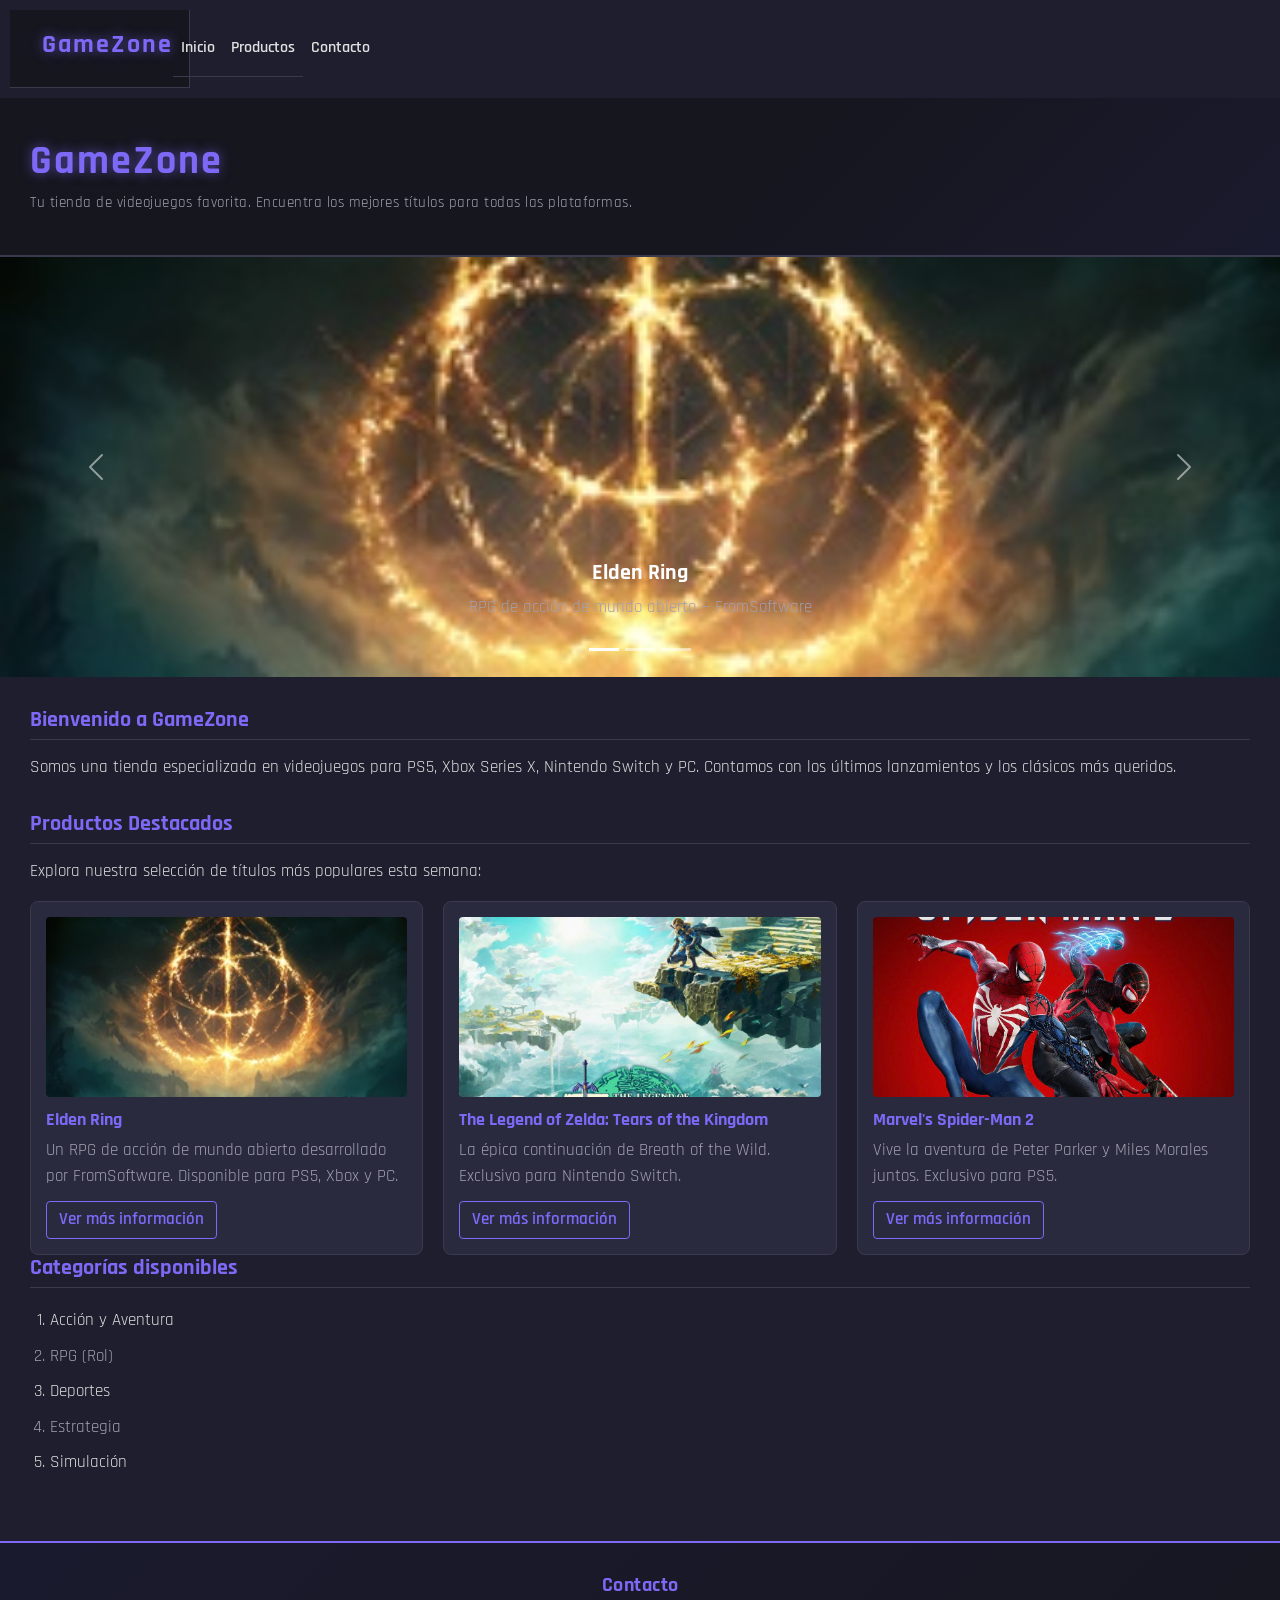
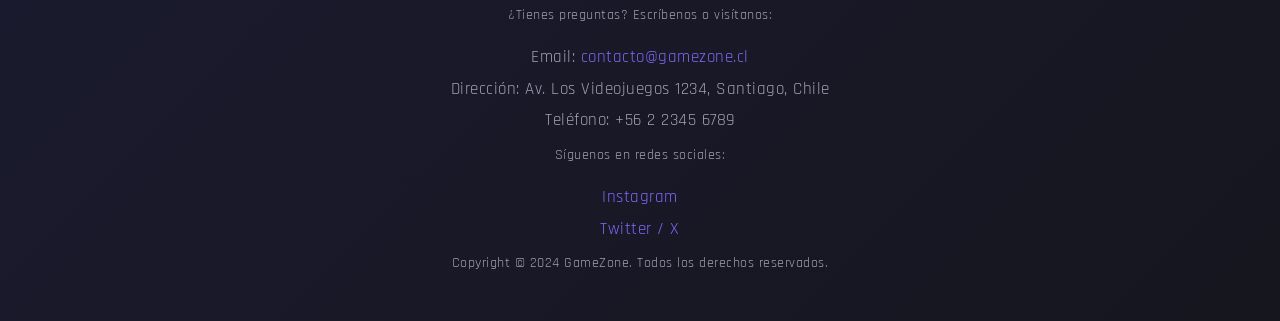
==== index.html @ 4261ab6e "Bootstrap CDN + navbar responsiva + carousel" ====
<!DOCTYPE html>

<html lang="es">

<head>

    <meta charset="UTF-8">
    <meta name="viewport" content="width=device-width, initial-scale=1.0">

    <title>GameZone - Tienda de Videojuegos</title>

    <!-- Bootstrap 5 CSS -->
    <link rel="stylesheet" href="https://cdn.jsdelivr.net/npm/bootstrap@5.3.3/dist/css/bootstrap.min.css">

    <!-- Estilos propios (se cargan después para sobrescribir Bootstrap donde sea necesario) -->
    <link rel="stylesheet" href="./css/styles.css">

</head>

<body>

    <div class="principal">

        <!-- ============================
             BARRA DE NAVEGACIÓN (Navbar)
             ============================ -->
        <nav class="navbar navbar-expand-md" id="navbar-principal">
            <div class="container-fluid">

                <!-- Logo / título del sitio -->
                <a class="navbar-brand site-title" href="#inicio">GameZone</a>

                <!-- Botón hamburguesa para móvil -->
                <button class="navbar-toggler" type="button"
                    data-bs-toggle="collapse"
                    data-bs-target="#menuPrincipal"
                    aria-controls="menuPrincipal"
                    aria-expanded="false"
                    aria-label="Abrir menú de navegación">
                    <span class="navbar-toggler-icon"></span>
                </button>

                <!-- Menú colapsable -->
                <div class="collapse navbar-collapse" id="menuPrincipal">
                    <ul class="navbar-nav ms-auto">
                        <li class="nav-item">
                            <a class="nav-link" href="#inicio">Inicio</a>
                        </li>
                        <li class="nav-item">
                            <a class="nav-link" href="#productos">Productos</a>
                        </li>
                        <li class="nav-item">
                            <a class="nav-link" href="#contacto">Contacto</a>
                        </li>
                    </ul>
                </div>

            </div>
        </nav>

        <!-- ============================
             ENCABEZADO DEL SITIO
             ============================ -->
        <header>
            <h1 class="site-title">GameZone</h1>
            <p class="site-description">Tu tienda de videojuegos favorita. Encuentra los mejores títulos para todas las plataformas.</p>
        </header>

        <!-- ============================
             CARRUSEL DE IMÁGENES
             ============================ -->
        <div id="carruselGameZone" class="carousel slide" data-bs-ride="carousel" data-bs-interval="3000">

            <!-- Indicadores de posición -->
            <div class="carousel-indicators">
                <button type="button" data-bs-target="#carruselGameZone" data-bs-slide-to="0"
                    class="active" aria-current="true" aria-label="Slide 1"></button>
                <button type="button" data-bs-target="#carruselGameZone" data-bs-slide-to="1"
                    aria-label="Slide 2"></button>
                <button type="button" data-bs-target="#carruselGameZone" data-bs-slide-to="2"
                    aria-label="Slide 3"></button>
            </div>

            <!-- Diapositivas -->
            <div class="carousel-inner">

                <div class="carousel-item active">
                    <img src="img/elden-ring.jpg" class="d-block w-100" alt="Portada del videojuego Elden Ring">
                    <div class="carousel-caption d-none d-md-block">
                        <h5>Elden Ring</h5>
                        <p>RPG de acción de mundo abierto — FromSoftware</p>
                    </div>
                </div>

                <div class="carousel-item">
                    <img src="img/zelda-totk.jpg" class="d-block w-100" alt="Portada de The Legend of Zelda: Tears of the Kingdom">
                    <div class="carousel-caption d-none d-md-block">
                        <h5>Zelda: Tears of the Kingdom</h5>
                        <p>La épica continuación de Breath of the Wild — Nintendo Switch</p>
                    </div>
                </div>

                <div class="carousel-item">
                    <img src="img/spider-man2.jpg" class="d-block w-100" alt="Portada de Marvel's Spider-Man 2">
                    <div class="carousel-caption d-none d-md-block">
                        <h5>Marvel's Spider-Man 2</h5>
                        <p>Peter Parker y Miles Morales juntos — Exclusivo PS5</p>
                    </div>
                </div>

            </div>

            <!-- Controles prev / next -->
            <button class="carousel-control-prev" type="button"
                data-bs-target="#carruselGameZone" data-bs-slide="prev">
                <span class="carousel-control-prev-icon" aria-hidden="true"></span>
                <span class="visually-hidden">Anterior</span>
            </button>
            <button class="carousel-control-next" type="button"
                data-bs-target="#carruselGameZone" data-bs-slide="next">
                <span class="carousel-control-next-icon" aria-hidden="true"></span>
                <span class="visually-hidden">Siguiente</span>
            </button>

        </div>

        <div class="contenido">

            <main>

                <!-- Sección inicio -->
                <section id="inicio">
                    <h2>Bienvenido a GameZone</h2>
                    <p>Somos una tienda especializada en videojuegos para PS5, Xbox Series X, Nintendo Switch y PC. Contamos con los últimos lanzamientos y los clásicos más queridos.</p>
                </section>

                <!-- Sección productos -->
                <section id="productos">
                    <h2>Productos Destacados</h2>
                    <p>Explora nuestra selección de títulos más populares esta semana:</p>

                    <ul class="productos-lista">
                        <li class="producto-card">
                            <img src="img/elden-ring.jpg" alt="Portada del videojuego Elden Ring" width="150">
                            <h3>Elden Ring</h3>
                            <p>Un RPG de acción de mundo abierto desarrollado por FromSoftware. Disponible para PS5, Xbox y PC.</p>
                            <a href="https://store.steampowered.com/app/1245620/ELDEN_RING/" target="_blank" rel="noopener noreferrer">Ver más información</a>
                        </li>
                        <li class="producto-card">
                            <img src="img/zelda-totk.jpg" alt="Portada de The Legend of Zelda: Tears of the Kingdom" width="150">
                            <h3>The Legend of Zelda: Tears of the Kingdom</h3>
                            <p>La épica continuación de Breath of the Wild. Exclusivo para Nintendo Switch.</p>
                            <a href="https://www.zelda.com/tears-of-the-kingdom/" target="_blank" rel="noopener noreferrer">Ver más información</a>
                        </li>
                        <li class="producto-card">
                            <img src="img/spider-man2.jpg" alt="Portada de Marvel's Spider-Man 2" width="150">
                            <h3>Marvel's Spider-Man 2</h3>
                            <p>Vive la aventura de Peter Parker y Miles Morales juntos. Exclusivo para PS5.</p>
                            <a href="https://www.playstation.com/es-cl/games/marvels-spider-man-2/" target="_blank" rel="noopener noreferrer">Ver más información</a>
                        </li>
                    </ul>

                    <h2>Categorías disponibles</h2>
                    <ol class="categorias-lista">
                        <li>Acción y Aventura</li>
                        <li>RPG (Rol)</li>
                        <li>Deportes</li>
                        <li>Estrategia</li>
                        <li>Simulación</li>
                    </ol>
                </section>

            </main>

        </div>

        <!-- ============================
             PIE DE PÁGINA (Footer)
             ============================ -->
        <footer id="contacto">
            <h2>Contacto</h2>
            <p>¿Tienes preguntas? Escríbenos o visítanos:</p>
            <ul>
                <li>Email: <a href="mailto:contacto@gamezone.cl">contacto@gamezone.cl</a></li>
                <li>Dirección: Av. Los Videojuegos 1234, Santiago, Chile</li>
                <li>Teléfono: +56 2 2345 6789</li>
            </ul>
            <p>Síguenos en redes sociales:</p>
            <ul>
                <li><a href="https://www.instagram.com" target="_blank" rel="noopener noreferrer">Instagram</a></li>
                <li><a href="https://www.twitter.com" target="_blank" rel="noopener noreferrer">Twitter / X</a></li>
            </ul>
            <p>Copyright © 2024 GameZone. Todos los derechos reservados.</p>
        </footer>

    </div>

    <!-- Bootstrap 5 JS (necesario para navbar collapse y carousel) -->
    <script src="https://cdn.jsdelivr.net/npm/bootstrap@5.3.3/dist/js/bootstrap.bundle.min.js"></script>

</body>
</html>
---- css/styles.css ----
/* --- Importación de fuente desde Google Fonts --- */
@import url('https://fonts.googleapis.com/css2?family=Rajdhani:wght@400;500;600;700&display=swap');

/* --- Variables de paleta de colores --- */
:root {
    --color-fondo: #1e1e2e;
    --color-fondo-nav: #16161f;
    --color-fondo-card: #2a2a3e;
    --color-fondo-header: #16161f;
    --color-texto: #e0e0e0;
    --color-texto-secundario: #a0a0b0;
    --color-acento: #7c6af7;
    --color-borde: #3a3a4e;
}

* {
    box-sizing: border-box;
}

body {
    font-family: 'Rajdhani', Arial, sans-serif;
    font-size: 17px;
    margin: 0;
    padding: 0;
    background-color: var(--color-fondo);
    color: var(--color-texto);
}

.principal {
    display: flex;
    flex-direction: column;
}

header {
    padding: 40px 30px;
    margin: 0;
    border-bottom: 2px solid var(--color-borde);
    background: linear-gradient(135deg, var(--color-fondo-header) 60%, #1a1a2e);
}

.site-title {
    font-size: 2.5rem;
    font-weight: 700;
    margin: 0 0 6px 0;
    color: var(--color-acento);
    letter-spacing: 2px;
    text-shadow: 0 0 12px rgba(124, 106, 247, 0.6);
}

.site-description {
    margin: 0;
    padding: 0;
    color: var(--color-texto-secundario);
    font-size: 0.95rem;
    letter-spacing: 0.5px;
}

.contenido {
    display: flex;
    flex-direction: row;
    min-height: 60vh;
}

nav {
    width: 180px;
    padding: 15px 10px;
    margin: 10px;
    border-right: 1px solid var(--color-borde);
    flex-shrink: 0;
    background-color: var(--color-fondo-nav);
}

nav ul {
    list-style-type: none;
    padding: 0;
    margin: 0;
}

nav li {
    padding: 8px 0;
    margin: 0;
    border-bottom: 1px solid var(--color-borde);
}

nav li:last-child {
    border-bottom: none;
}

nav a {
    text-decoration: none;
    color: var(--color-texto);
    font-weight: 600;
    font-size: 16px;
}

main {
    flex-grow: 1;
    padding: 20px;
    margin: 10px;
}

section {
    margin-bottom: 30px;
}

section h2 {
    color: var(--color-acento);
    font-size: 22px;
    font-weight: 700;
    border-bottom: 1px solid var(--color-borde);
    padding-bottom: 6px;
    margin-bottom: 15px;
}

/* --- Grid de productos --- */
.productos-lista {
    list-style-type: none;
    padding: 0;
    margin: 0;
    display: grid;
    grid-template-columns: repeat(3, 1fr);
    gap: 20px;
}

.producto-card {
    padding: 15px;
    border: 1px solid var(--color-borde);
    border-radius: 8px;
    background-color: var(--color-fondo-card);
    display: flex;
    flex-direction: column;
    transition: transform 0.2s ease, box-shadow 0.2s ease;
}

.producto-card:hover {
    transform: translateY(-4px);
    box-shadow: 0 6px 16px rgba(124, 106, 247, 0.25);
}

.producto-card img {
    display: block;
    width: 100%;
    height: 180px;
    object-fit: cover;
    border-radius: 4px;
    margin-bottom: 12px;
}

.producto-card h3 {
    margin: 0 0 8px 0;
    padding: 0;
    color: var(--color-acento);
    font-size: 18px;
    font-weight: 700;
}

.producto-card p {
    margin: 0 0 12px 0;
    padding: 0;
    color: var(--color-texto-secundario);
    flex-grow: 1;
}

.producto-card a {
    text-decoration: none;
    color: var(--color-acento);
    font-weight: 600;
    align-self: flex-start;
    border: 1px solid var(--color-acento);
    padding: 5px 12px;
    border-radius: 4px;
    transition: background-color 0.2s ease, color 0.2s ease;
}

.categorias-lista {
    padding-left: 20px;
    margin: 10px 0;
}

.categorias-lista li {
    padding: 5px 0;
    margin: 0;
    color: var(--color-texto-secundario);
}

footer {
    padding: 20px;
    margin: 0;
    border-top: 2px solid var(--color-borde);
    background-color: var(--color-fondo-header);
    color: var(--color-texto-secundario);
}

footer h2 {
    color: var(--color-acento);
    font-size: 20px;
    font-weight: 700;
    margin-bottom: 10px;
}

footer ul {
    padding-left: 20px;
    margin: 8px 0;
}

footer li {
    padding: 3px 0;
}

footer a {
    color: var(--color-acento);
    text-decoration: none;
}

nav a:hover {
    color: var(--color-acento);
}

footer a:hover {
    opacity: 0.8;
}

#contacto {
    border-top: 2px solid var(--color-acento);
    background: linear-gradient(135deg, #1a1a2e, var(--color-fondo-header));
    text-align: center;
    letter-spacing: 0.5px;
    padding: 30px 20px;
}

#contacto h2 {
    color: var(--color-acento);
    margin-bottom: 8px;
}

#contacto p {
    color: var(--color-texto-secundario);
    font-size: 0.9rem;
}

#contacto ul {
    list-style: none;
    padding: 0;
    margin: 8px 0;
}

#contacto li {
    padding: 3px 0;
}

.producto-card a:hover {
    background-color: var(--color-acento);
    color: #ffffff;
}

.categorias-lista li:nth-child(odd) {
    color: var(--color-texto);
}

nav a:focus-visible {
    outline: 2px solid var(--color-acento);
    outline-offset: 4px;
    border-radius: 4px;
}

.producto-card a:focus-visible {
    outline: 2px solid var(--color-acento);
    outline-offset: 4px;
}

/* --- Diseño responsivo --- */

/* Tablet (hasta 768px) */
@media (max-width: 768px) {

    .productos-lista {
        grid-template-columns: repeat(2, 1fr);
    }

    nav {
        width: 130px;
    }
}

/* Móvil (hasta 480px) */
@media (max-width: 480px) {

    .contenido {
        flex-direction: column;
    }

    nav {
        width: 100%;
        border-right: none;
        border-bottom: 1px solid var(--color-borde);
        margin: 0;
    }

    nav ul {
        display: flex;
        flex-direction: row;
        justify-content: space-around;
    }

    nav li {
        border-bottom: none;
        padding: 8px 4px;
    }

    main {
        margin: 0;
        padding: 15px;
    }

    .productos-lista {
        grid-template-columns: 1fr;
    }

    .producto-card img {
        height: 220px;
    }
}

/* --- Bootstrap: navbar tema oscuro --- */
#navbar-principal {
    background-color: var(--color-fondo-nav);
    border-bottom: 1px solid var(--color-borde);
    padding: 10px 20px;
}

#navbar-principal .navbar-brand {
    font-size: 1.6rem;
    letter-spacing: 2px;
    text-shadow: 0 0 12px rgba(124, 106, 247, 0.6);
}

#navbar-principal .nav-link {
    color: var(--color-texto);
    font-weight: 600;
    font-size: 16px;
}

#navbar-principal .nav-link:hover {
    color: var(--color-acento);
}

/* Ícono hamburguesa visible en tema oscuro */
#navbar-principal .navbar-toggler {
    border-color: var(--color-borde);
}

#navbar-principal .navbar-toggler-icon {
    background-image: url("data:image/svg+xml,%3csvg xmlns='http://www.w3.org/2000/svg' viewBox='0 0 30 30'%3e%3cpath stroke='rgba(224, 224, 224, 0.85)' stroke-width='2' stroke-linecap='round' d='M4 7h22M4 15h22M4 23h22'/%3e%3c/svg%3e");
}

/* --- Bootstrap: carousel altura fija --- */
.carousel-item img {
    height: 420px;
    object-fit: cover;
}

.carousel-caption h5 {
    font-family: 'Rajdhani', sans-serif;
    font-size: 1.4rem;
    font-weight: 700;
    color: #ffffff;
}

.carousel-caption p {
    font-family: 'Rajdhani', sans-serif;
    color: var(--color-texto-secundario);
}
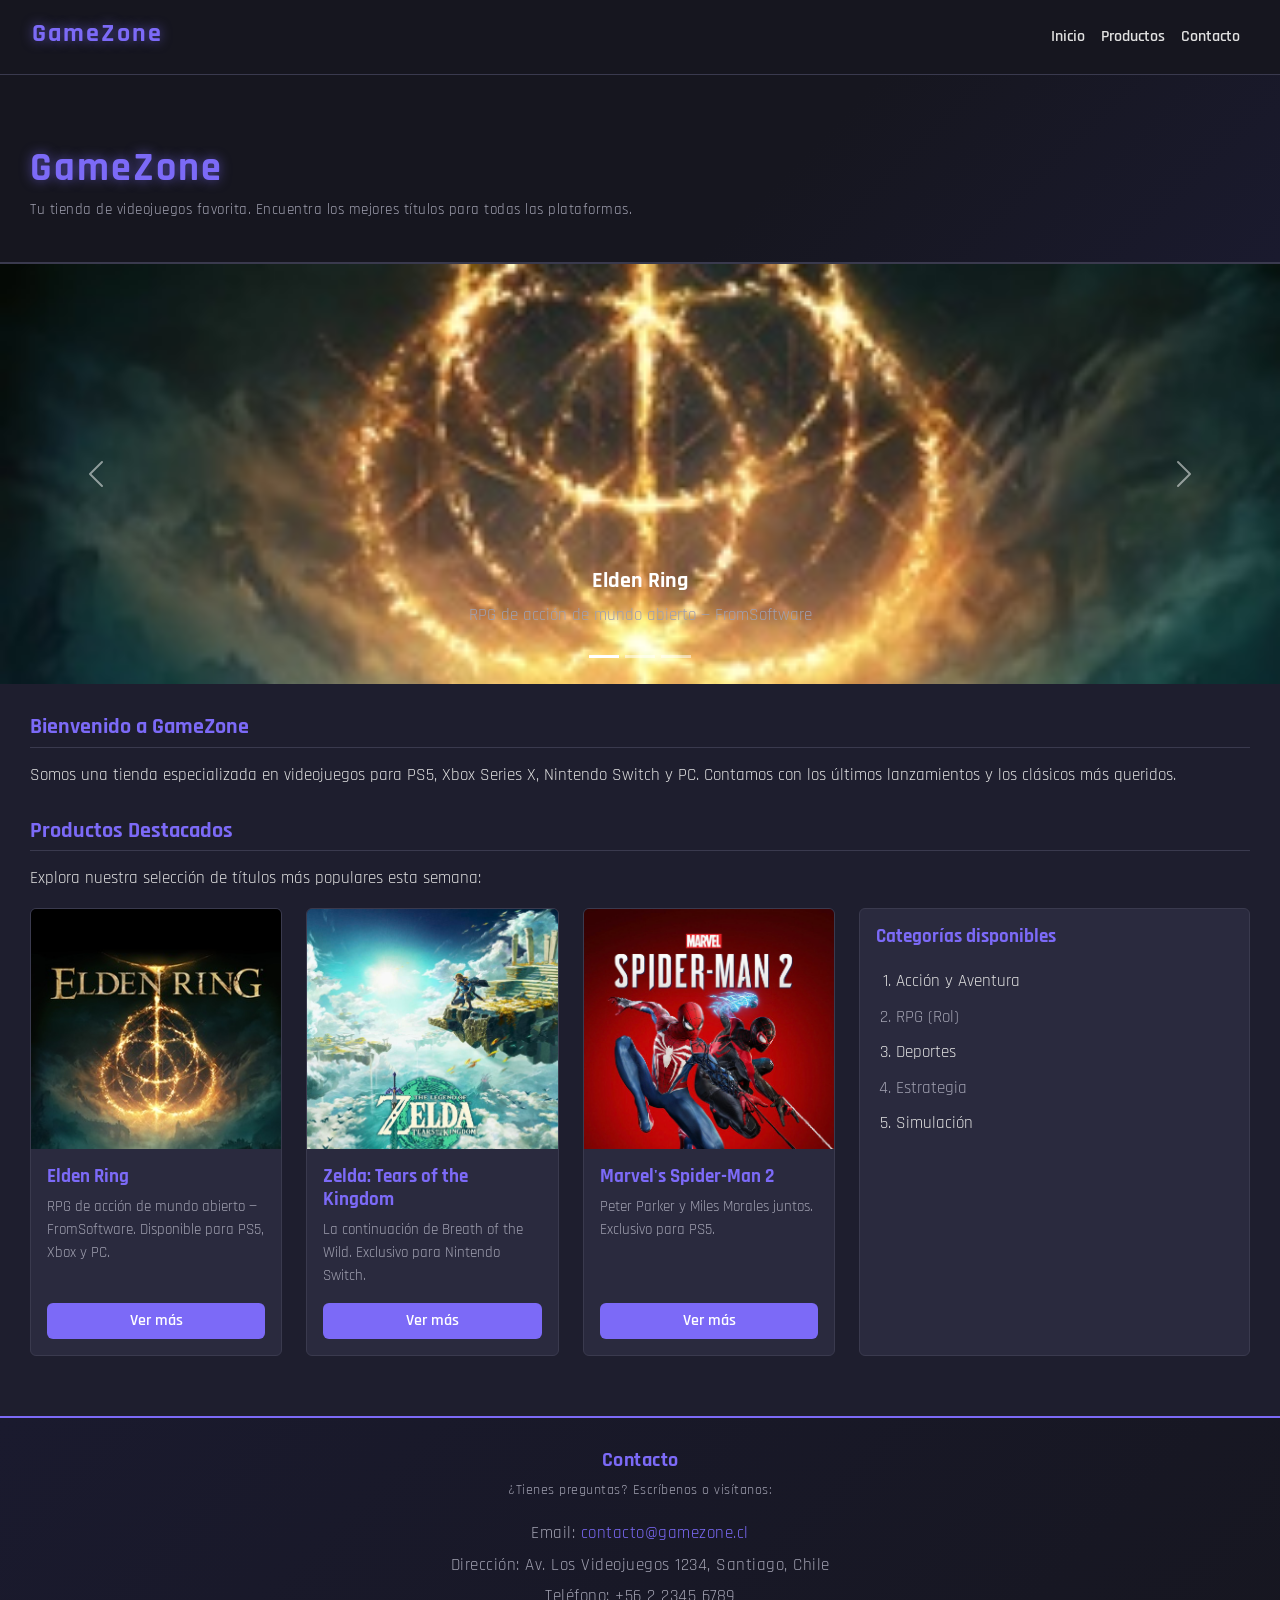
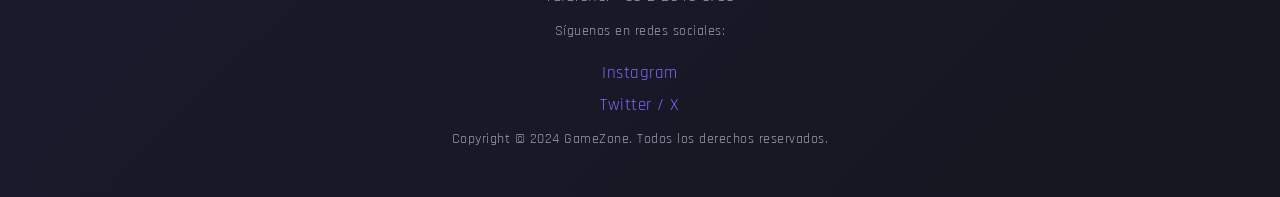
==== commit f9595f89: "grid Bootstrap + cards de productos + columna de categorías" ====
--- a/index.html
+++ b/index.html
@@ -21,16 +21,13 @@
 
     <div class="principal">
 
-        <!-- ============================
-             BARRA DE NAVEGACIÓN (Navbar)
-             ============================ -->
+        <!-- BARRA DE NAVEGACIÓN (Navbar) -->
         <nav class="navbar navbar-expand-md" id="navbar-principal">
             <div class="container-fluid">
 
-                <!-- Logo / título del sitio -->
                 <a class="navbar-brand site-title" href="#inicio">GameZone</a>
 
-                <!-- Botón hamburguesa para móvil -->
+                <!-- Botón para móvil -->
                 <button class="navbar-toggler" type="button"
                     data-bs-toggle="collapse"
                     data-bs-target="#menuPrincipal"
@@ -58,17 +55,13 @@
             </div>
         </nav>
 
-        <!-- ============================
-             ENCABEZADO DEL SITIO
-             ============================ -->
+        <!-- ENCABEZADO DEL SITIO -->
         <header>
             <h1 class="site-title">GameZone</h1>
             <p class="site-description">Tu tienda de videojuegos favorita. Encuentra los mejores títulos para todas las plataformas.</p>
         </header>
 
-        <!-- ============================
-             CARRUSEL DE IMÁGENES
-             ============================ -->
+        <!-- CARRUSEL DE IMÁGENES  -->
         <div id="carruselGameZone" class="carousel slide" data-bs-ride="carousel" data-bs-interval="3000">
 
             <!-- Indicadores de posición -->
@@ -139,44 +132,75 @@
                     <h2>Productos Destacados</h2>
                     <p>Explora nuestra selección de títulos más populares esta semana:</p>
 
-                    <ul class="productos-lista">
-                        <li class="producto-card">
-                            <img src="img/elden-ring.jpg" alt="Portada del videojuego Elden Ring" width="150">
-                            <h3>Elden Ring</h3>
-                            <p>Un RPG de acción de mundo abierto desarrollado por FromSoftware. Disponible para PS5, Xbox y PC.</p>
-                            <a href="https://store.steampowered.com/app/1245620/ELDEN_RING/" target="_blank" rel="noopener noreferrer">Ver más información</a>
-                        </li>
-                        <li class="producto-card">
-                            <img src="img/zelda-totk.jpg" alt="Portada de The Legend of Zelda: Tears of the Kingdom" width="150">
-                            <h3>The Legend of Zelda: Tears of the Kingdom</h3>
-                            <p>La épica continuación de Breath of the Wild. Exclusivo para Nintendo Switch.</p>
-                            <a href="https://www.zelda.com/tears-of-the-kingdom/" target="_blank" rel="noopener noreferrer">Ver más información</a>
-                        </li>
-                        <li class="producto-card">
-                            <img src="img/spider-man2.jpg" alt="Portada de Marvel's Spider-Man 2" width="150">
-                            <h3>Marvel's Spider-Man 2</h3>
-                            <p>Vive la aventura de Peter Parker y Miles Morales juntos. Exclusivo para PS5.</p>
-                            <a href="https://www.playstation.com/es-cl/games/marvels-spider-man-2/" target="_blank" rel="noopener noreferrer">Ver más información</a>
-                        </li>
-                    </ul>
-
-                    <h2>Categorías disponibles</h2>
-                    <ol class="categorias-lista">
-                        <li>Acción y Aventura</li>
-                        <li>RPG (Rol)</li>
-                        <li>Deportes</li>
-                        <li>Estrategia</li>
-                        <li>Simulación</li>
-                    </ol>
+                    <div class="row g-4">
+
+                        <!-- === Columna principal: Cards de productos === -->
+                        <div class="col-lg-8">
+                            <div class="row g-4">
+
+                                <!-- Card: Elden Ring -->
+                                <div class="col-md-6 col-lg-4">
+                                    <div class="card h-100 card-gamezone">
+                                        <img src="img/elden-ring.jpg" class="card-img-top" alt="Portada del videojuego Elden Ring">
+                                        <div class="card-body d-flex flex-column">
+                                            <h5 class="card-title">Elden Ring</h5>
+                                            <p class="card-text">RPG de acción de mundo abierto — FromSoftware. Disponible para PS5, Xbox y PC.</p>
+                                            <a href="https://store.steampowered.com/app/1245620/ELDEN_RING/" target="_blank" rel="noopener noreferrer" class="btn btn-gamezone mt-auto">Ver más</a>
+                                        </div>
+                                    </div>
+                                </div>
+
+                                <!-- Card: Zelda -->
+                                <div class="col-md-6 col-lg-4">
+                                    <div class="card h-100 card-gamezone">
+                                        <img src="img/zelda-totk.jpg" class="card-img-top" alt="Portada de The Legend of Zelda: Tears of the Kingdom">
+                                        <div class="card-body d-flex flex-column">
+                                            <h5 class="card-title">Zelda: Tears of the Kingdom</h5>
+                                            <p class="card-text">La continuación de Breath of the Wild. Exclusivo para Nintendo Switch.</p>
+                                            <a href="https://www.zelda.com/tears-of-the-kingdom/" target="_blank" rel="noopener noreferrer" class="btn btn-gamezone mt-auto">Ver más</a>
+                                        </div>
+                                    </div>
+                                </div>
+
+                                <!-- Card: Spider-Man 2 -->
+                                <div class="col-md-6 col-lg-4">
+                                    <div class="card h-100 card-gamezone">
+                                        <img src="img/spider-man2.jpg" class="card-img-top" alt="Portada de Marvel's Spider-Man 2">
+                                        <div class="card-body d-flex flex-column">
+                                            <h5 class="card-title">Marvel's Spider-Man 2</h5>
+                                            <p class="card-text">Peter Parker y Miles Morales juntos. Exclusivo para PS5.</p>
+                                            <a href="https://www.playstation.com/es-cl/games/marvels-spider-man-2/" target="_blank" rel="noopener noreferrer" class="btn btn-gamezone mt-auto">Ver más</a>
+                                        </div>
+                                    </div>
+                                </div>
+
+                            </div>
+                        </div>
+
+                        <!-- === Columna lateral: Categorías === -->
+                        <div class="col-lg-4">
+                            <div class="card card-gamezone h-100">
+                                <div class="card-body">
+                                    <h5 class="card-title">Categorías disponibles</h5>
+                                    <ol class="categorias-lista mt-3">
+                                        <li>Acción y Aventura</li>
+                                        <li>RPG (Rol)</li>
+                                        <li>Deportes</li>
+                                        <li>Estrategia</li>
+                                        <li>Simulación</li>
+                                    </ol>
+                                </div>
+                            </div>
+                        </div>
+
+                    </div>
                 </section>
 
             </main>
 
         </div>
 
-        <!-- ============================
-             PIE DE PÁGINA (Footer)
-             ============================ -->
+        <!-- PIE DE PÁGINA -->
         <footer id="contacto">
             <h2>Contacto</h2>
             <p>¿Tienes preguntas? Escríbenos o visítanos:</p>
@@ -195,7 +219,6 @@
 
     </div>
 
-    <!-- Bootstrap 5 JS (necesario para navbar collapse y carousel) -->
     <script src="https://cdn.jsdelivr.net/npm/bootstrap@5.3.3/dist/js/bootstrap.bundle.min.js"></script>
 
 </body>
--- a/css/styles.css
+++ b/css/styles.css
@@ -10,6 +10,7 @@
     --color-texto: #e0e0e0;
     --color-texto-secundario: #a0a0b0;
     --color-acento: #7c6af7;
+    --color-acento-hover: #5f4fd6;
     --color-borde: #3a3a4e;
 }
 
@@ -31,8 +32,9 @@
     flex-direction: column;
 }
 
+/* Espacio para que el contenido no quede bajo la navbar fija */
 header {
-    padding: 40px 30px;
+    padding: 70px 30px 40px 30px;
     margin: 0;
     border-bottom: 2px solid var(--color-borde);
     background: linear-gradient(135deg, var(--color-fondo-header) 60%, #1a1a2e);
@@ -61,38 +63,6 @@
     min-height: 60vh;
 }
 
-nav {
-    width: 180px;
-    padding: 15px 10px;
-    margin: 10px;
-    border-right: 1px solid var(--color-borde);
-    flex-shrink: 0;
-    background-color: var(--color-fondo-nav);
-}
-
-nav ul {
-    list-style-type: none;
-    padding: 0;
-    margin: 0;
-}
-
-nav li {
-    padding: 8px 0;
-    margin: 0;
-    border-bottom: 1px solid var(--color-borde);
-}
-
-nav li:last-child {
-    border-bottom: none;
-}
-
-nav a {
-    text-decoration: none;
-    color: var(--color-texto);
-    font-weight: 600;
-    font-size: 16px;
-}
-
 main {
     flex-grow: 1;
     padding: 20px;
@@ -112,66 +82,6 @@
     margin-bottom: 15px;
 }
 
-/* --- Grid de productos --- */
-.productos-lista {
-    list-style-type: none;
-    padding: 0;
-    margin: 0;
-    display: grid;
-    grid-template-columns: repeat(3, 1fr);
-    gap: 20px;
-}
-
-.producto-card {
-    padding: 15px;
-    border: 1px solid var(--color-borde);
-    border-radius: 8px;
-    background-color: var(--color-fondo-card);
-    display: flex;
-    flex-direction: column;
-    transition: transform 0.2s ease, box-shadow 0.2s ease;
-}
-
-.producto-card:hover {
-    transform: translateY(-4px);
-    box-shadow: 0 6px 16px rgba(124, 106, 247, 0.25);
-}
-
-.producto-card img {
-    display: block;
-    width: 100%;
-    height: 180px;
-    object-fit: cover;
-    border-radius: 4px;
-    margin-bottom: 12px;
-}
-
-.producto-card h3 {
-    margin: 0 0 8px 0;
-    padding: 0;
-    color: var(--color-acento);
-    font-size: 18px;
-    font-weight: 700;
-}
-
-.producto-card p {
-    margin: 0 0 12px 0;
-    padding: 0;
-    color: var(--color-texto-secundario);
-    flex-grow: 1;
-}
-
-.producto-card a {
-    text-decoration: none;
-    color: var(--color-acento);
-    font-weight: 600;
-    align-self: flex-start;
-    border: 1px solid var(--color-acento);
-    padding: 5px 12px;
-    border-radius: 4px;
-    transition: background-color 0.2s ease, color 0.2s ease;
-}
-
 .categorias-lista {
     padding-left: 20px;
     margin: 10px 0;
@@ -179,8 +89,11 @@
 
 .categorias-lista li {
     padding: 5px 0;
-    margin: 0;
-    color: var(--color-texto-secundario);
+    color: var(--color-texto-secundario);
+}
+
+.categorias-lista li:nth-child(odd) {
+    color: var(--color-texto);
 }
 
 footer {
@@ -210,10 +123,6 @@
 footer a {
     color: var(--color-acento);
     text-decoration: none;
-}
-
-nav a:hover {
-    color: var(--color-acento);
 }
 
 footer a:hover {
@@ -248,79 +157,6 @@
     padding: 3px 0;
 }
 
-.producto-card a:hover {
-    background-color: var(--color-acento);
-    color: #ffffff;
-}
-
-.categorias-lista li:nth-child(odd) {
-    color: var(--color-texto);
-}
-
-nav a:focus-visible {
-    outline: 2px solid var(--color-acento);
-    outline-offset: 4px;
-    border-radius: 4px;
-}
-
-.producto-card a:focus-visible {
-    outline: 2px solid var(--color-acento);
-    outline-offset: 4px;
-}
-
-/* --- Diseño responsivo --- */
-
-/* Tablet (hasta 768px) */
-@media (max-width: 768px) {
-
-    .productos-lista {
-        grid-template-columns: repeat(2, 1fr);
-    }
-
-    nav {
-        width: 130px;
-    }
-}
-
-/* Móvil (hasta 480px) */
-@media (max-width: 480px) {
-
-    .contenido {
-        flex-direction: column;
-    }
-
-    nav {
-        width: 100%;
-        border-right: none;
-        border-bottom: 1px solid var(--color-borde);
-        margin: 0;
-    }
-
-    nav ul {
-        display: flex;
-        flex-direction: row;
-        justify-content: space-around;
-    }
-
-    nav li {
-        border-bottom: none;
-        padding: 8px 4px;
-    }
-
-    main {
-        margin: 0;
-        padding: 15px;
-    }
-
-    .productos-lista {
-        grid-template-columns: 1fr;
-    }
-
-    .producto-card img {
-        height: 220px;
-    }
-}
-
 /* --- Bootstrap: navbar tema oscuro --- */
 #navbar-principal {
     background-color: var(--color-fondo-nav);
@@ -344,7 +180,6 @@
     color: var(--color-acento);
 }
 
-/* Ícono hamburguesa visible en tema oscuro */
 #navbar-principal .navbar-toggler {
     border-color: var(--color-borde);
 }
@@ -353,7 +188,7 @@
     background-image: url("data:image/svg+xml,%3csvg xmlns='http://www.w3.org/2000/svg' viewBox='0 0 30 30'%3e%3cpath stroke='rgba(224, 224, 224, 0.85)' stroke-width='2' stroke-linecap='round' d='M4 7h22M4 15h22M4 23h22'/%3e%3c/svg%3e");
 }
 
-/* --- Bootstrap: carousel altura fija --- */
+/* --- Bootstrap: carousel --- */
 .carousel-item img {
     height: 420px;
     object-fit: cover;
@@ -369,4 +204,61 @@
 .carousel-caption p {
     font-family: 'Rajdhani', sans-serif;
     color: var(--color-texto-secundario);
+}
+
+/* --- Bootstrap: cards --- */
+.card-gamezone {
+    background-color: var(--color-fondo-card);
+    border: 1px solid var(--color-borde);
+    color: var(--color-texto);
+}
+
+.card-gamezone .card-title {
+    font-family: 'Rajdhani', sans-serif;
+    font-size: 1.2rem;
+    font-weight: 700;
+    color: var(--color-acento);
+}
+
+.card-gamezone .card-text {
+    font-size: 0.95rem;
+    color: var(--color-texto-secundario);
+}
+
+.card-gamezone .card-img-top {
+    height: 240px;
+    object-fit: cover;
+    object-position: top center;
+}
+
+/* --- Bootstrap: botón personalizado --- */
+.btn-gamezone {
+    background-color: var(--color-acento);
+    color: #ffffff;
+    border: none;
+    font-family: 'Rajdhani', sans-serif;
+    font-weight: 600;
+}
+
+.btn-gamezone:hover {
+    background-color: var(--color-acento-hover);
+    color: #ffffff;
+}
+
+/* --- Accesibilidad: foco visible --- */
+a:focus-visible,
+button:focus-visible {
+    outline: 2px solid var(--color-acento);
+    outline-offset: 4px;
+    border-radius: 4px;
+}
+
+/* --- Diseño responsivo --- */
+
+/* Móvil (hasta 480px) */
+@media (max-width: 480px) {
+    main {
+        margin: 0;
+        padding: 15px;
+    }
 }
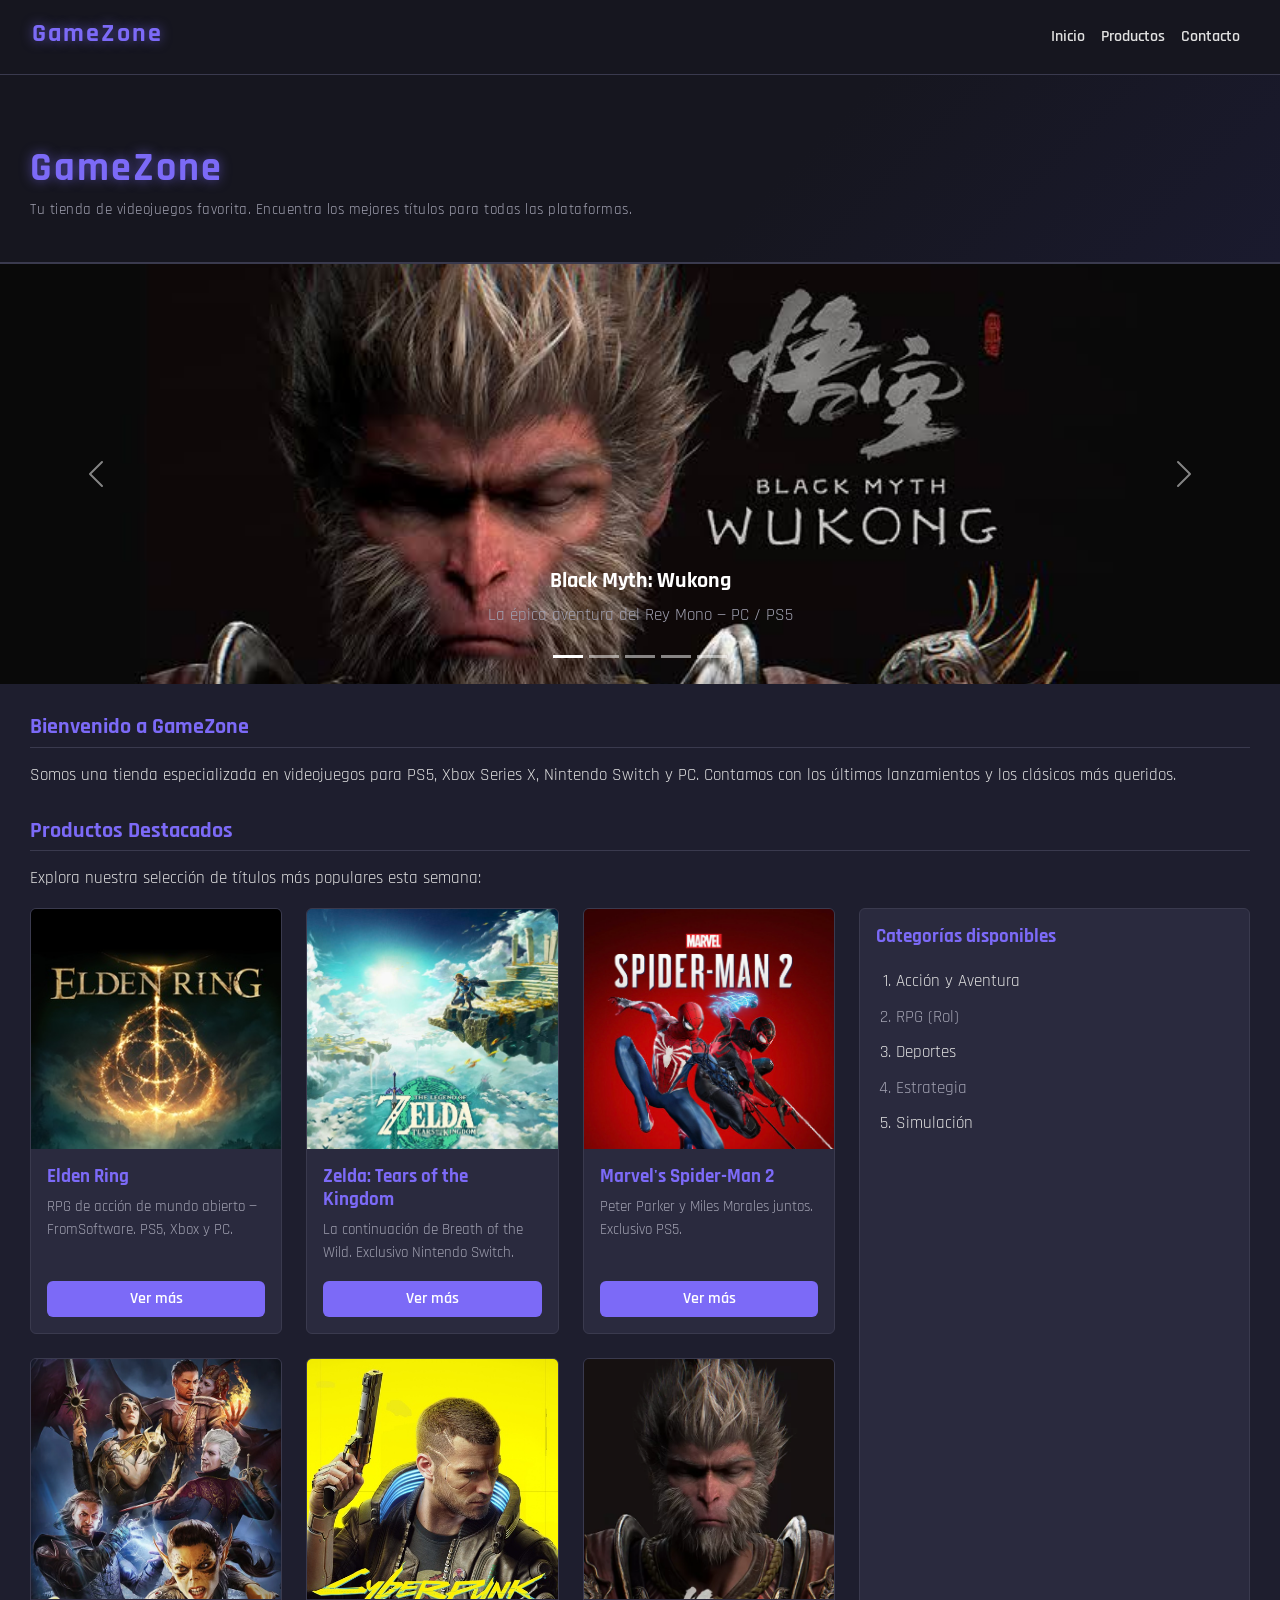
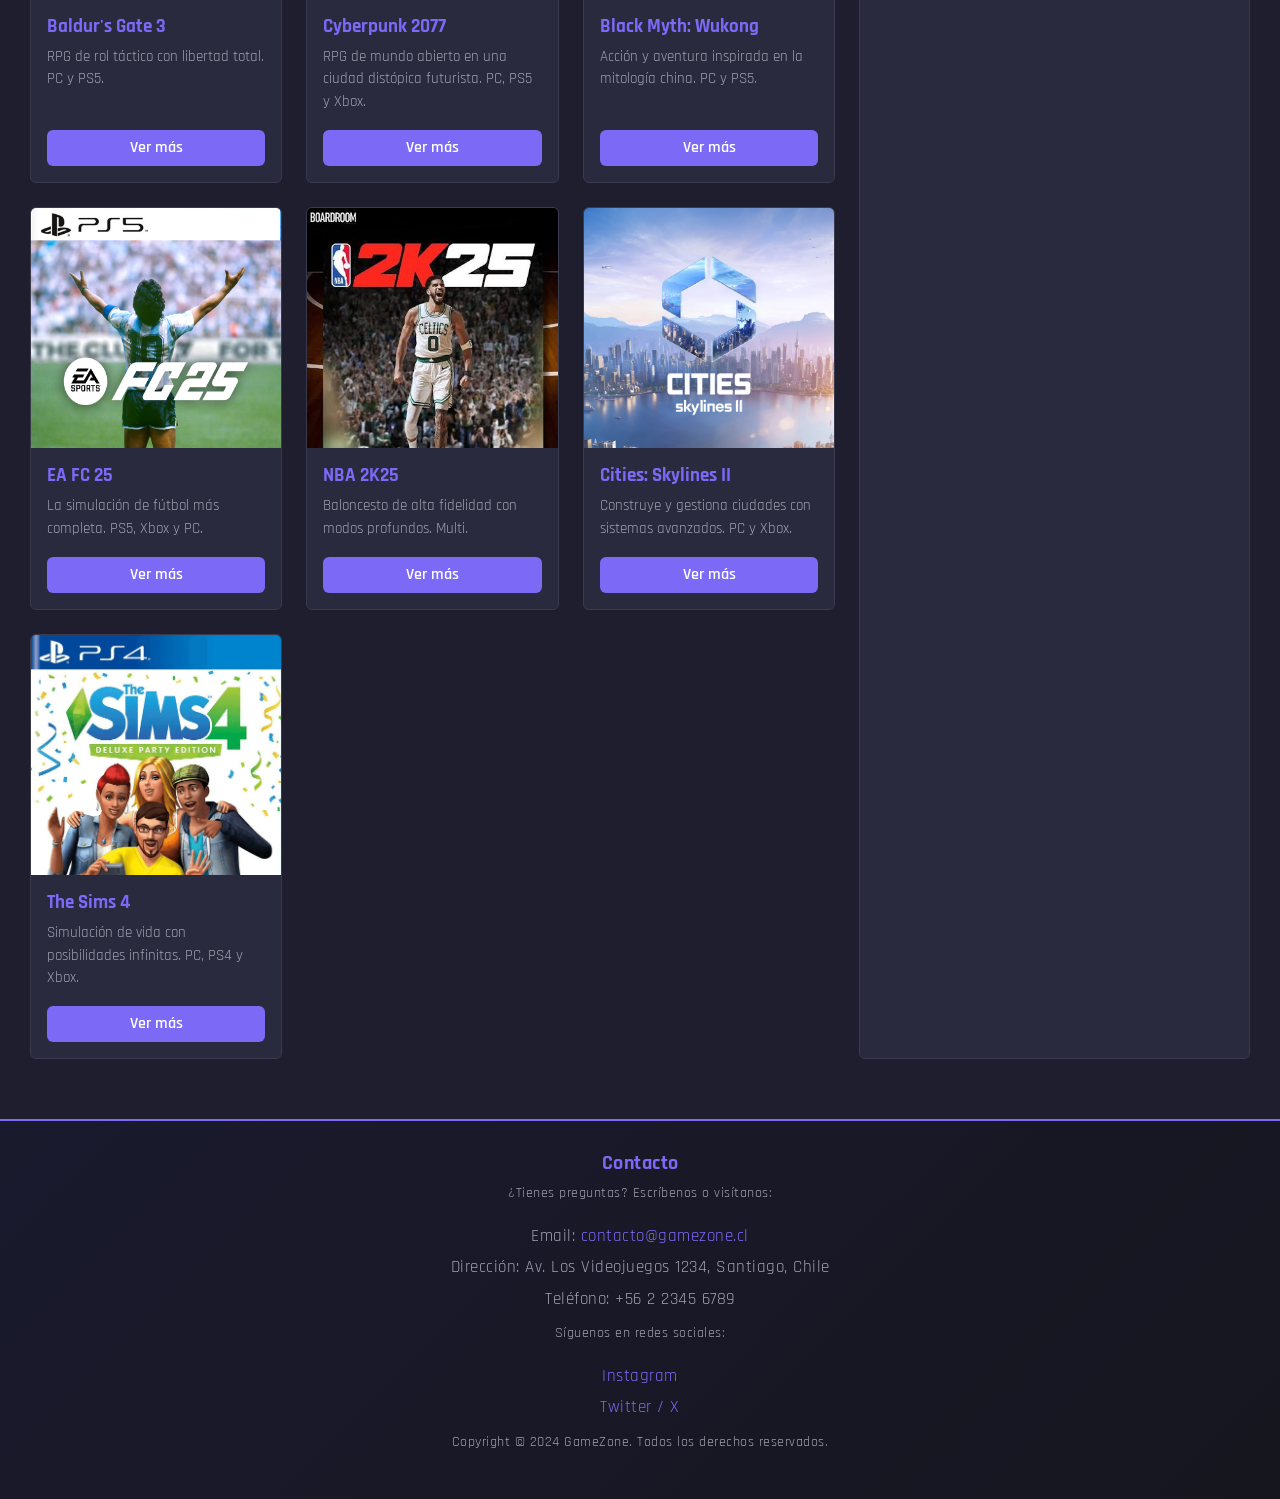
==== commit eee5a869: "Actualizacion readme + carrousel" ====
--- a/index.html
+++ b/index.html
@@ -61,7 +61,7 @@
             <p class="site-description">Tu tienda de videojuegos favorita. Encuentra los mejores títulos para todas las plataformas.</p>
         </header>
 
-        <!-- CARRUSEL DE IMÁGENES  -->
+        <!-- CARRUSEL DE IMÁGENES -->
         <div id="carruselGameZone" class="carousel slide" data-bs-ride="carousel" data-bs-interval="3000">
 
             <!-- Indicadores de posición -->
@@ -72,32 +72,52 @@
                     aria-label="Slide 2"></button>
                 <button type="button" data-bs-target="#carruselGameZone" data-bs-slide-to="2"
                     aria-label="Slide 3"></button>
+                <button type="button" data-bs-target="#carruselGameZone" data-bs-slide-to="3"
+                    aria-label="Slide 4"></button>
+                <button type="button" data-bs-target="#carruselGameZone" data-bs-slide-to="4"
+                    aria-label="Slide 5"></button>
             </div>
 
             <!-- Diapositivas -->
             <div class="carousel-inner">
 
                 <div class="carousel-item active">
-                    <img src="img/elden-ring.jpg" class="d-block w-100" alt="Portada del videojuego Elden Ring">
-                    <div class="carousel-caption d-none d-md-block">
-                        <h5>Elden Ring</h5>
-                        <p>RPG de acción de mundo abierto — FromSoftware</p>
+                    <img src="img/banner-black-myth-wukong.jpg" class="d-block w-100" alt="Banner de Black Myth: Wukong">
+                    <div class="carousel-caption d-none d-md-block">
+                        <h5>Black Myth: Wukong</h5>
+                        <p>La épica aventura del Rey Mono — PC / PS5</p>
                     </div>
                 </div>
 
                 <div class="carousel-item">
-                    <img src="img/zelda-totk.jpg" class="d-block w-100" alt="Portada de The Legend of Zelda: Tears of the Kingdom">
-                    <div class="carousel-caption d-none d-md-block">
-                        <h5>Zelda: Tears of the Kingdom</h5>
-                        <p>La épica continuación de Breath of the Wild — Nintendo Switch</p>
+                    <img src="img/banner-ea-fc-25.jpg" class="d-block w-100" alt="Banner de EA FC 25">
+                    <div class="carousel-caption d-none d-md-block">
+                        <h5>EA FC 25</h5>
+                        <p>El fútbol más realista de la generación — Multi</p>
                     </div>
                 </div>
 
                 <div class="carousel-item">
-                    <img src="img/spider-man2.jpg" class="d-block w-100" alt="Portada de Marvel's Spider-Man 2">
-                    <div class="carousel-caption d-none d-md-block">
-                        <h5>Marvel's Spider-Man 2</h5>
-                        <p>Peter Parker y Miles Morales juntos — Exclusivo PS5</p>
+                    <img src="img/banner-nba-2k25.jpg" class="d-block w-100" alt="Banner de NBA 2K25">
+                    <div class="carousel-caption d-none d-md-block">
+                        <h5>NBA 2K25</h5>
+                        <p>Vive la experiencia NBA al máximo nivel — Multi</p>
+                    </div>
+                </div>
+
+                <div class="carousel-item">
+                    <img src="img/banner-baldurs-gate-3.jpg" class="d-block w-100" alt="Banner de Baldur's Gate 3">
+                    <div class="carousel-caption d-none d-md-block">
+                        <h5>Baldur's Gate 3</h5>
+                        <p>El RPG definitivo de la década — PC / PS5</p>
+                    </div>
+                </div>
+
+                <div class="carousel-item">
+                    <img src="img/banner-cities-skylines-2.jpg" class="d-block w-100" alt="Banner de Cities: Skylines II">
+                    <div class="carousel-caption d-none d-md-block">
+                        <h5>Cities: Skylines II</h5>
+                        <p>Construye y gestiona la ciudad de tus sueños — PC / Xbox</p>
                     </div>
                 </div>
 
@@ -141,10 +161,10 @@
                                 <!-- Card: Elden Ring -->
                                 <div class="col-md-6 col-lg-4">
                                     <div class="card h-100 card-gamezone">
-                                        <img src="img/elden-ring.jpg" class="card-img-top" alt="Portada del videojuego Elden Ring">
+                                        <img src="img/elden-ring.jpg" class="card-img-top" alt="Portada de Elden Ring">
                                         <div class="card-body d-flex flex-column">
                                             <h5 class="card-title">Elden Ring</h5>
-                                            <p class="card-text">RPG de acción de mundo abierto — FromSoftware. Disponible para PS5, Xbox y PC.</p>
+                                            <p class="card-text">RPG de acción de mundo abierto — FromSoftware. PS5, Xbox y PC.</p>
                                             <a href="https://store.steampowered.com/app/1245620/ELDEN_RING/" target="_blank" rel="noopener noreferrer" class="btn btn-gamezone mt-auto">Ver más</a>
                                         </div>
                                     </div>
@@ -153,10 +173,10 @@
                                 <!-- Card: Zelda -->
                                 <div class="col-md-6 col-lg-4">
                                     <div class="card h-100 card-gamezone">
-                                        <img src="img/zelda-totk.jpg" class="card-img-top" alt="Portada de The Legend of Zelda: Tears of the Kingdom">
+                                        <img src="img/zelda-totk.jpg" class="card-img-top" alt="Portada de Zelda: Tears of the Kingdom">
                                         <div class="card-body d-flex flex-column">
                                             <h5 class="card-title">Zelda: Tears of the Kingdom</h5>
-                                            <p class="card-text">La continuación de Breath of the Wild. Exclusivo para Nintendo Switch.</p>
+                                            <p class="card-text">La continuación de Breath of the Wild. Exclusivo Nintendo Switch.</p>
                                             <a href="https://www.zelda.com/tears-of-the-kingdom/" target="_blank" rel="noopener noreferrer" class="btn btn-gamezone mt-auto">Ver más</a>
                                         </div>
                                     </div>
@@ -168,8 +188,92 @@
                                         <img src="img/spider-man2.jpg" class="card-img-top" alt="Portada de Marvel's Spider-Man 2">
                                         <div class="card-body d-flex flex-column">
                                             <h5 class="card-title">Marvel's Spider-Man 2</h5>
-                                            <p class="card-text">Peter Parker y Miles Morales juntos. Exclusivo para PS5.</p>
+                                            <p class="card-text">Peter Parker y Miles Morales juntos. Exclusivo PS5.</p>
                                             <a href="https://www.playstation.com/es-cl/games/marvels-spider-man-2/" target="_blank" rel="noopener noreferrer" class="btn btn-gamezone mt-auto">Ver más</a>
+                                        </div>
+                                    </div>
+                                </div>
+
+                                <!-- Card: Baldur's Gate 3 -->
+                                <div class="col-md-6 col-lg-4">
+                                    <div class="card h-100 card-gamezone">
+                                        <img src="img/baldurs-gate-3.jpg" class="card-img-top" alt="Portada de Baldur's Gate 3">
+                                        <div class="card-body d-flex flex-column">
+                                            <h5 class="card-title">Baldur's Gate 3</h5>
+                                            <p class="card-text">RPG de rol táctico con libertad total. PC y PS5.</p>
+                                            <a href="https://baldursgate3.game/" target="_blank" rel="noopener noreferrer" class="btn btn-gamezone mt-auto">Ver más</a>
+                                        </div>
+                                    </div>
+                                </div>
+
+                                <!-- Card: Cyberpunk 2077 -->
+                                <div class="col-md-6 col-lg-4">
+                                    <div class="card h-100 card-gamezone">
+                                        <img src="img/cyberpunk-2077.jpg" class="card-img-top" alt="Portada de Cyberpunk 2077">
+                                        <div class="card-body d-flex flex-column">
+                                            <h5 class="card-title">Cyberpunk 2077</h5>
+                                            <p class="card-text">RPG de mundo abierto en una ciudad distópica futurista. PC, PS5 y Xbox.</p>
+                                            <a href="https://www.cyberpunk.net/" target="_blank" rel="noopener noreferrer" class="btn btn-gamezone mt-auto">Ver más</a>
+                                        </div>
+                                    </div>
+                                </div>
+
+                                <!-- Card: Black Myth: Wukong -->
+                                <div class="col-md-6 col-lg-4">
+                                    <div class="card h-100 card-gamezone">
+                                        <img src="img/black-myth-wukong.jpg" class="card-img-top" alt="Portada de Black Myth: Wukong">
+                                        <div class="card-body d-flex flex-column">
+                                            <h5 class="card-title">Black Myth: Wukong</h5>
+                                            <p class="card-text">Acción y aventura inspirada en la mitología china. PC y PS5.</p>
+                                            <a href="https://www.heikegame.com/wukong" target="_blank" rel="noopener noreferrer" class="btn btn-gamezone mt-auto">Ver más</a>
+                                        </div>
+                                    </div>
+                                </div>
+
+                                <!-- Card: EA FC 25 -->
+                                <div class="col-md-6 col-lg-4">
+                                    <div class="card h-100 card-gamezone">
+                                        <img src="img/ea-fc-25.jpg" class="card-img-top" alt="Portada de EA FC 25">
+                                        <div class="card-body d-flex flex-column">
+                                            <h5 class="card-title">EA FC 25</h5>
+                                            <p class="card-text">La simulación de fútbol más completa. PS5, Xbox y PC.</p>
+                                            <a href="https://www.ea.com/es-es/games/ea-sports-fc/ea-sports-fc-25" target="_blank" rel="noopener noreferrer" class="btn btn-gamezone mt-auto">Ver más</a>
+                                        </div>
+                                    </div>
+                                </div>
+
+                                <!-- Card: NBA 2K25 -->
+                                <div class="col-md-6 col-lg-4">
+                                    <div class="card h-100 card-gamezone">
+                                        <img src="img/nba-2k25.jpg" class="card-img-top" alt="Portada de NBA 2K25">
+                                        <div class="card-body d-flex flex-column">
+                                            <h5 class="card-title">NBA 2K25</h5>
+                                            <p class="card-text">Baloncesto de alta fidelidad con modos profundos. Multi.</p>
+                                            <a href="https://nba.2k.com/2k25/" target="_blank" rel="noopener noreferrer" class="btn btn-gamezone mt-auto">Ver más</a>
+                                        </div>
+                                    </div>
+                                </div>
+
+                                <!-- Card: Cities: Skylines II -->
+                                <div class="col-md-6 col-lg-4">
+                                    <div class="card h-100 card-gamezone">
+                                        <img src="img/cities-skylines-2.jpg" class="card-img-top" alt="Portada de Cities: Skylines II">
+                                        <div class="card-body d-flex flex-column">
+                                            <h5 class="card-title">Cities: Skylines II</h5>
+                                            <p class="card-text">Construye y gestiona ciudades con sistemas avanzados. PC y Xbox.</p>
+                                            <a href="https://www.paradoxinteractive.com/games/cities-skylines-ii/" target="_blank" rel="noopener noreferrer" class="btn btn-gamezone mt-auto">Ver más</a>
+                                        </div>
+                                    </div>
+                                </div>
+
+                                <!-- Card: The Sims 4 -->
+                                <div class="col-md-6 col-lg-4">
+                                    <div class="card h-100 card-gamezone">
+                                        <img src="img/the-sims-4.jpg" class="card-img-top" alt="Portada de The Sims 4">
+                                        <div class="card-body d-flex flex-column">
+                                            <h5 class="card-title">The Sims 4</h5>
+                                            <p class="card-text">Simulación de vida con posibilidades infinitas. PC, PS4 y Xbox.</p>
+                                            <a href="https://www.ea.com/es-es/games/the-sims/the-sims-4" target="_blank" rel="noopener noreferrer" class="btn btn-gamezone mt-auto">Ver más</a>
                                         </div>
                                     </div>
                                 </div>
@@ -219,6 +323,7 @@
 
     </div>
 
+    <!-- Bootstrap 5 JS -->
     <script src="https://cdn.jsdelivr.net/npm/bootstrap@5.3.3/dist/js/bootstrap.bundle.min.js"></script>
 
 </body>
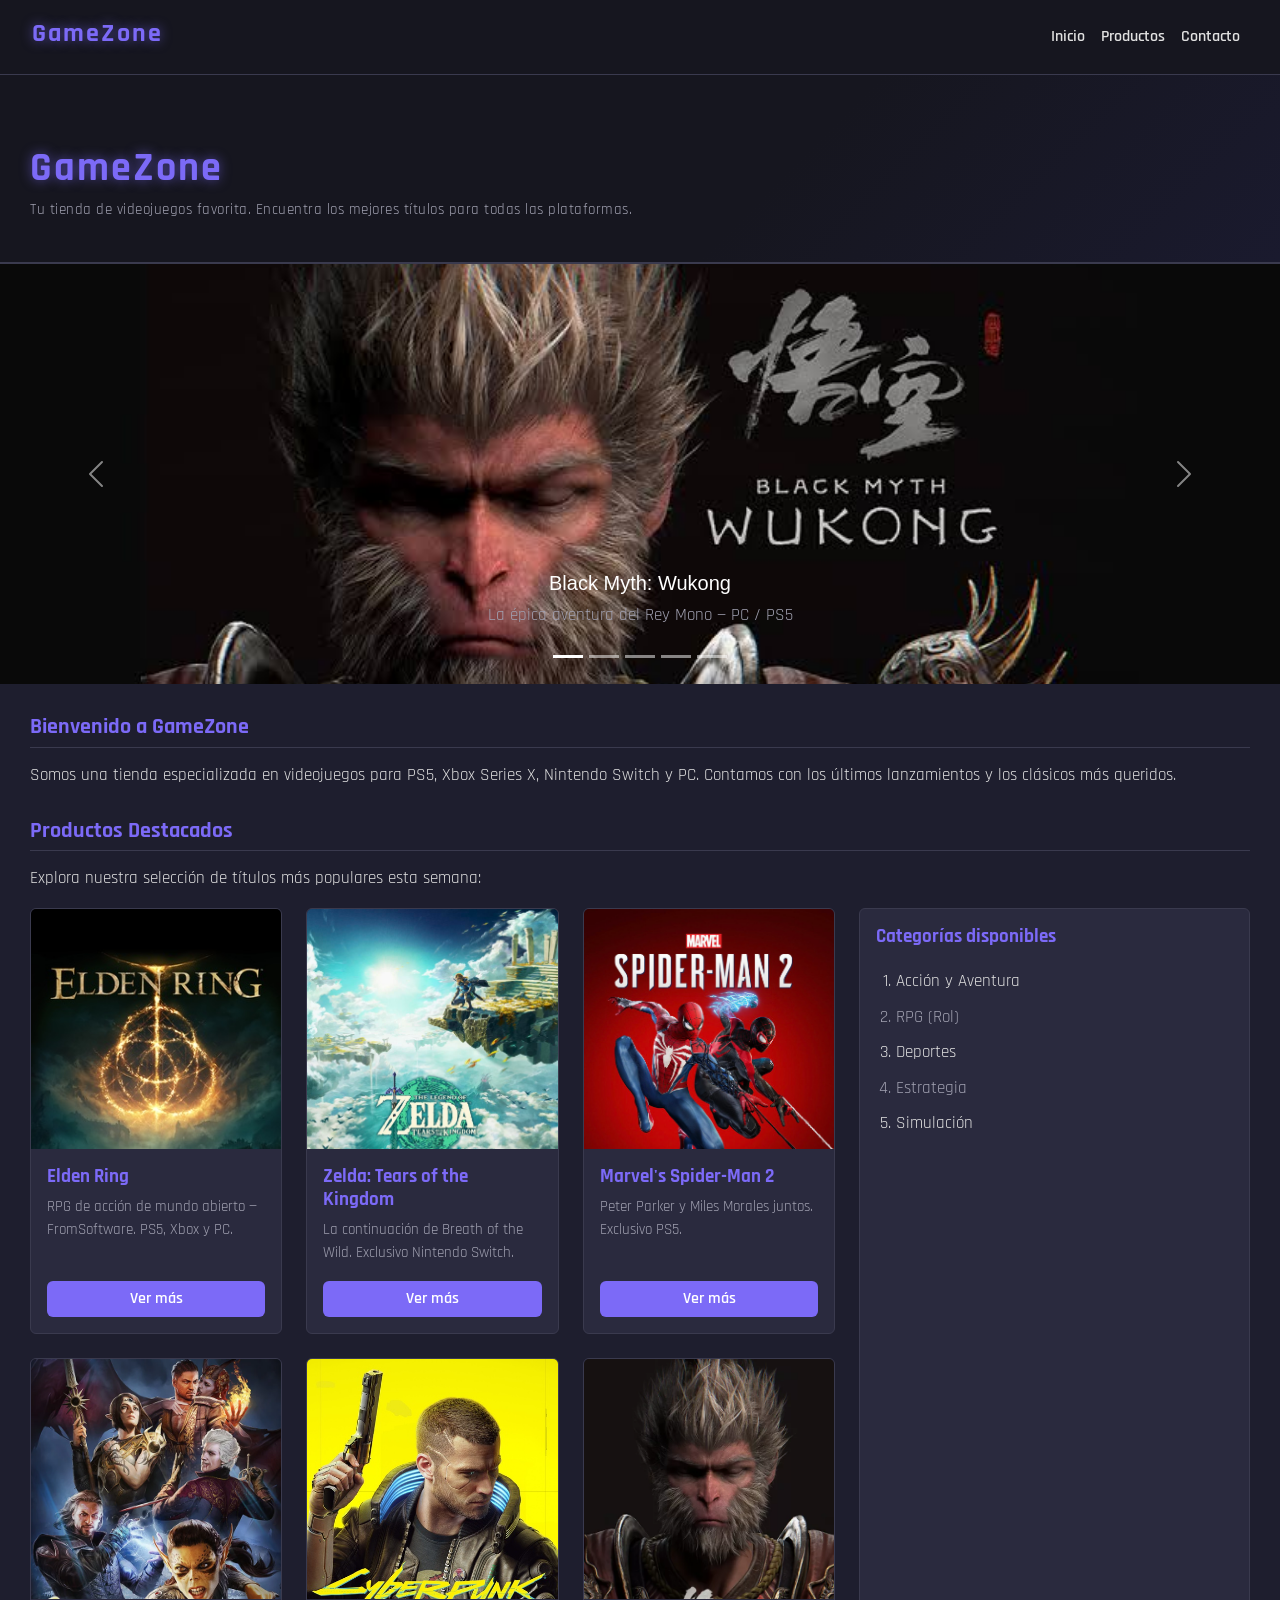
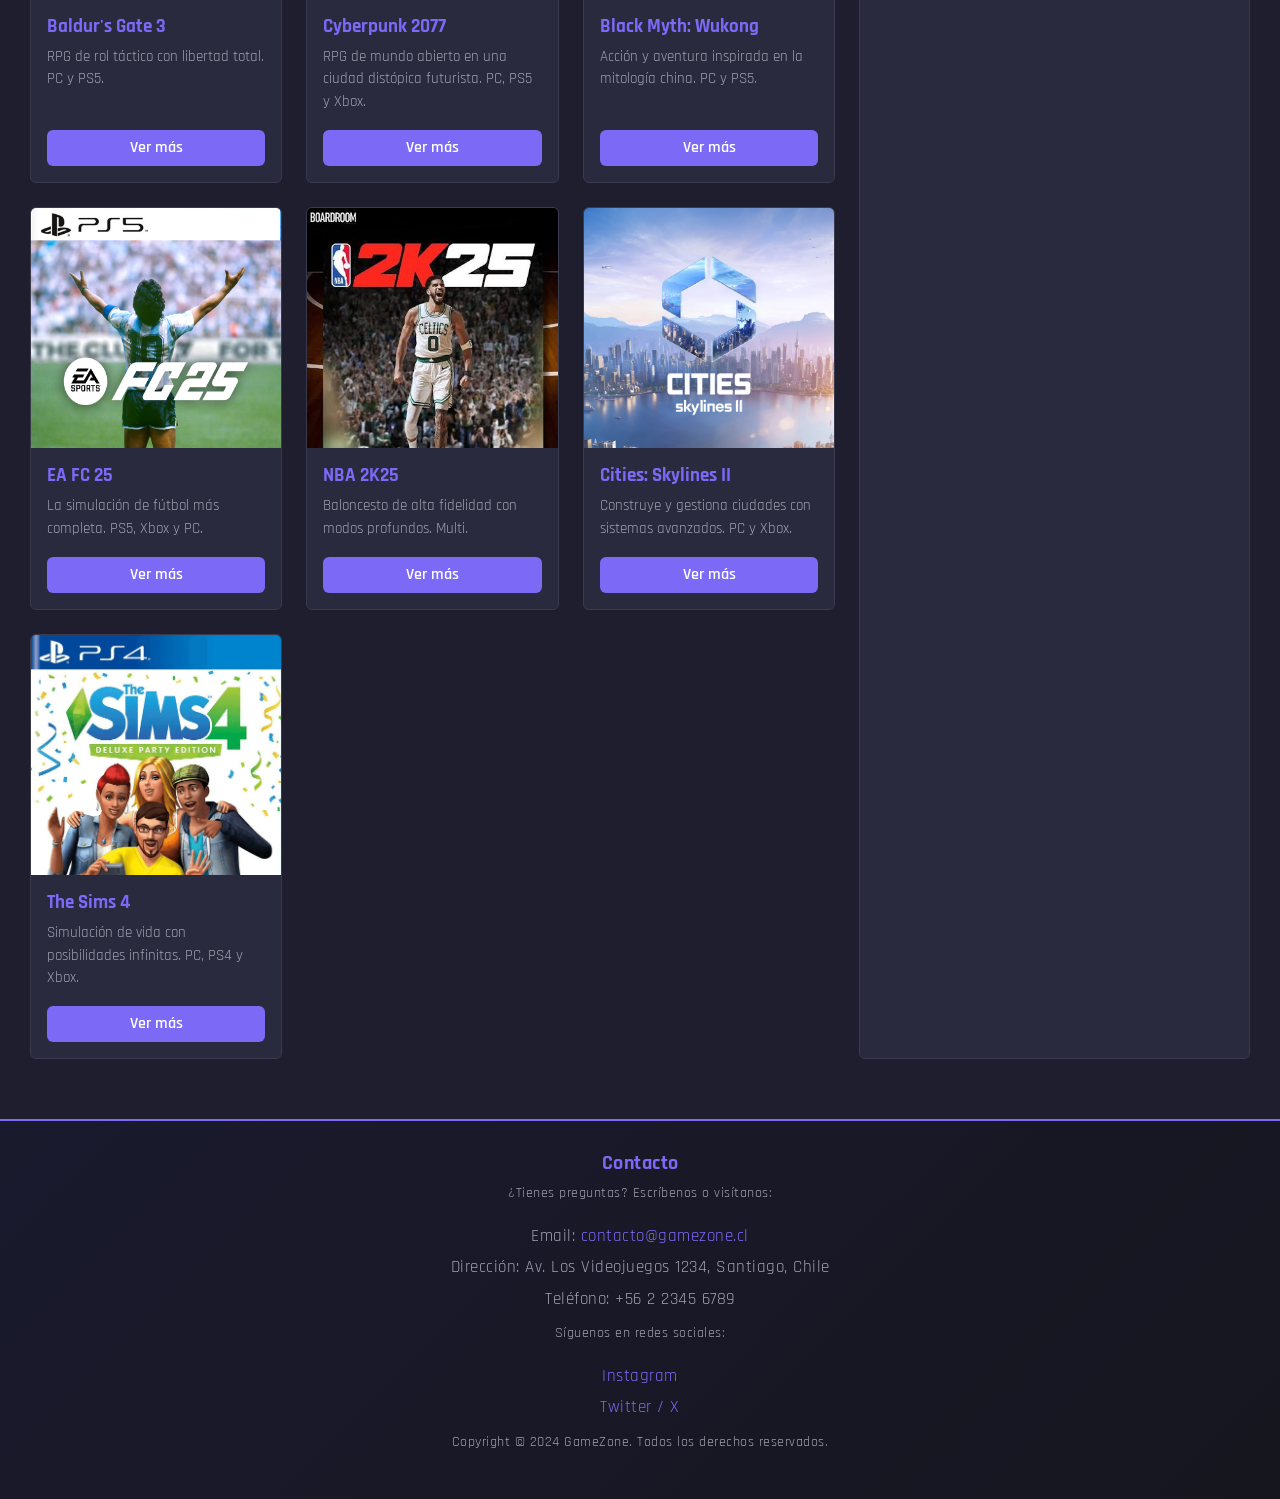
==== commit 4896716e: "Correcciones feedback S4" ====
--- a/index.html
+++ b/index.html
@@ -84,7 +84,7 @@
                 <div class="carousel-item active">
                     <img src="img/banner-black-myth-wukong.jpg" class="d-block w-100" alt="Banner de Black Myth: Wukong">
                     <div class="carousel-caption d-none d-md-block">
-                        <h5>Black Myth: Wukong</h5>
+                        <h3 class="h5">Black Myth: Wukong</h3>
                         <p>La épica aventura del Rey Mono — PC / PS5</p>
                     </div>
                 </div>
@@ -92,7 +92,7 @@
                 <div class="carousel-item">
                     <img src="img/banner-ea-fc-25.jpg" class="d-block w-100" alt="Banner de EA FC 25">
                     <div class="carousel-caption d-none d-md-block">
-                        <h5>EA FC 25</h5>
+                        <h3 class="h5">EA FC 25</h3>
                         <p>El fútbol más realista de la generación — Multi</p>
                     </div>
                 </div>
@@ -100,7 +100,7 @@
                 <div class="carousel-item">
                     <img src="img/banner-nba-2k25.jpg" class="d-block w-100" alt="Banner de NBA 2K25">
                     <div class="carousel-caption d-none d-md-block">
-                        <h5>NBA 2K25</h5>
+                        <h3 class="h5">NBA 2K25</h3>
                         <p>Vive la experiencia NBA al máximo nivel — Multi</p>
                     </div>
                 </div>
@@ -108,7 +108,7 @@
                 <div class="carousel-item">
                     <img src="img/banner-baldurs-gate-3.jpg" class="d-block w-100" alt="Banner de Baldur's Gate 3">
                     <div class="carousel-caption d-none d-md-block">
-                        <h5>Baldur's Gate 3</h5>
+                        <h3 class="h5">Baldur's Gate 3</h3>
                         <p>El RPG definitivo de la década — PC / PS5</p>
                     </div>
                 </div>
@@ -116,7 +116,7 @@
                 <div class="carousel-item">
                     <img src="img/banner-cities-skylines-2.jpg" class="d-block w-100" alt="Banner de Cities: Skylines II">
                     <div class="carousel-caption d-none d-md-block">
-                        <h5>Cities: Skylines II</h5>
+                        <h3 class="h5">Cities: Skylines II</h3>
                         <p>Construye y gestiona la ciudad de tus sueños — PC / Xbox</p>
                     </div>
                 </div>
@@ -159,11 +159,11 @@
                             <div class="row g-4">
 
                                 <!-- Card: Elden Ring -->
-                                <div class="col-md-6 col-lg-4">
+                                <div class="col-12 col-md-6 col-lg-4">
                                     <div class="card h-100 card-gamezone">
                                         <img src="img/elden-ring.jpg" class="card-img-top" alt="Portada de Elden Ring">
                                         <div class="card-body d-flex flex-column">
-                                            <h5 class="card-title">Elden Ring</h5>
+                                            <h3 class="h5 card-title">Elden Ring</h3>
                                             <p class="card-text">RPG de acción de mundo abierto — FromSoftware. PS5, Xbox y PC.</p>
                                             <a href="https://store.steampowered.com/app/1245620/ELDEN_RING/" target="_blank" rel="noopener noreferrer" class="btn btn-gamezone mt-auto">Ver más</a>
                                         </div>
@@ -171,11 +171,11 @@
                                 </div>
 
                                 <!-- Card: Zelda -->
-                                <div class="col-md-6 col-lg-4">
+                                <div class="col-12 col-md-6 col-lg-4">
                                     <div class="card h-100 card-gamezone">
                                         <img src="img/zelda-totk.jpg" class="card-img-top" alt="Portada de Zelda: Tears of the Kingdom">
                                         <div class="card-body d-flex flex-column">
-                                            <h5 class="card-title">Zelda: Tears of the Kingdom</h5>
+                                            <h3 class="h5 card-title">Zelda: Tears of the Kingdom</h3>
                                             <p class="card-text">La continuación de Breath of the Wild. Exclusivo Nintendo Switch.</p>
                                             <a href="https://www.zelda.com/tears-of-the-kingdom/" target="_blank" rel="noopener noreferrer" class="btn btn-gamezone mt-auto">Ver más</a>
                                         </div>
@@ -183,11 +183,11 @@
                                 </div>
 
                                 <!-- Card: Spider-Man 2 -->
-                                <div class="col-md-6 col-lg-4">
+                                <div class="col-12 col-md-6 col-lg-4">
                                     <div class="card h-100 card-gamezone">
                                         <img src="img/spider-man2.jpg" class="card-img-top" alt="Portada de Marvel's Spider-Man 2">
                                         <div class="card-body d-flex flex-column">
-                                            <h5 class="card-title">Marvel's Spider-Man 2</h5>
+                                            <h3 class="h5 card-title">Marvel's Spider-Man 2</h3>
                                             <p class="card-text">Peter Parker y Miles Morales juntos. Exclusivo PS5.</p>
                                             <a href="https://www.playstation.com/es-cl/games/marvels-spider-man-2/" target="_blank" rel="noopener noreferrer" class="btn btn-gamezone mt-auto">Ver más</a>
                                         </div>
@@ -195,11 +195,11 @@
                                 </div>
 
                                 <!-- Card: Baldur's Gate 3 -->
-                                <div class="col-md-6 col-lg-4">
+                                <div class="col-12 col-md-6 col-lg-4">
                                     <div class="card h-100 card-gamezone">
                                         <img src="img/baldurs-gate-3.jpg" class="card-img-top" alt="Portada de Baldur's Gate 3">
                                         <div class="card-body d-flex flex-column">
-                                            <h5 class="card-title">Baldur's Gate 3</h5>
+                                            <h3 class="h5 card-title">Baldur's Gate 3</h3>
                                             <p class="card-text">RPG de rol táctico con libertad total. PC y PS5.</p>
                                             <a href="https://baldursgate3.game/" target="_blank" rel="noopener noreferrer" class="btn btn-gamezone mt-auto">Ver más</a>
                                         </div>
@@ -207,11 +207,11 @@
                                 </div>
 
                                 <!-- Card: Cyberpunk 2077 -->
-                                <div class="col-md-6 col-lg-4">
+                                <div class="col-12 col-md-6 col-lg-4">
                                     <div class="card h-100 card-gamezone">
                                         <img src="img/cyberpunk-2077.jpg" class="card-img-top" alt="Portada de Cyberpunk 2077">
                                         <div class="card-body d-flex flex-column">
-                                            <h5 class="card-title">Cyberpunk 2077</h5>
+                                            <h3 class="h5 card-title">Cyberpunk 2077</h3>
                                             <p class="card-text">RPG de mundo abierto en una ciudad distópica futurista. PC, PS5 y Xbox.</p>
                                             <a href="https://www.cyberpunk.net/" target="_blank" rel="noopener noreferrer" class="btn btn-gamezone mt-auto">Ver más</a>
                                         </div>
@@ -219,11 +219,11 @@
                                 </div>
 
                                 <!-- Card: Black Myth: Wukong -->
-                                <div class="col-md-6 col-lg-4">
+                                <div class="col-12 col-md-6 col-lg-4">
                                     <div class="card h-100 card-gamezone">
                                         <img src="img/black-myth-wukong.jpg" class="card-img-top" alt="Portada de Black Myth: Wukong">
                                         <div class="card-body d-flex flex-column">
-                                            <h5 class="card-title">Black Myth: Wukong</h5>
+                                            <h3 class="h5 card-title">Black Myth: Wukong</h3>
                                             <p class="card-text">Acción y aventura inspirada en la mitología china. PC y PS5.</p>
                                             <a href="https://www.heikegame.com/wukong" target="_blank" rel="noopener noreferrer" class="btn btn-gamezone mt-auto">Ver más</a>
                                         </div>
@@ -231,11 +231,11 @@
                                 </div>
 
                                 <!-- Card: EA FC 25 -->
-                                <div class="col-md-6 col-lg-4">
+                                <div class="col-12 col-md-6 col-lg-4">
                                     <div class="card h-100 card-gamezone">
                                         <img src="img/ea-fc-25.jpg" class="card-img-top" alt="Portada de EA FC 25">
                                         <div class="card-body d-flex flex-column">
-                                            <h5 class="card-title">EA FC 25</h5>
+                                            <h3 class="h5 card-title">EA FC 25</h3>
                                             <p class="card-text">La simulación de fútbol más completa. PS5, Xbox y PC.</p>
                                             <a href="https://www.ea.com/es-es/games/ea-sports-fc/ea-sports-fc-25" target="_blank" rel="noopener noreferrer" class="btn btn-gamezone mt-auto">Ver más</a>
                                         </div>
@@ -243,11 +243,11 @@
                                 </div>
 
                                 <!-- Card: NBA 2K25 -->
-                                <div class="col-md-6 col-lg-4">
+                                <div class="col-12 col-md-6 col-lg-4">
                                     <div class="card h-100 card-gamezone">
                                         <img src="img/nba-2k25.jpg" class="card-img-top" alt="Portada de NBA 2K25">
                                         <div class="card-body d-flex flex-column">
-                                            <h5 class="card-title">NBA 2K25</h5>
+                                            <h3 class="h5 card-title">NBA 2K25</h3>
                                             <p class="card-text">Baloncesto de alta fidelidad con modos profundos. Multi.</p>
                                             <a href="https://nba.2k.com/2k25/" target="_blank" rel="noopener noreferrer" class="btn btn-gamezone mt-auto">Ver más</a>
                                         </div>
@@ -255,11 +255,11 @@
                                 </div>
 
                                 <!-- Card: Cities: Skylines II -->
-                                <div class="col-md-6 col-lg-4">
+                                <div class="col-12 col-md-6 col-lg-4">
                                     <div class="card h-100 card-gamezone">
                                         <img src="img/cities-skylines-2.jpg" class="card-img-top" alt="Portada de Cities: Skylines II">
                                         <div class="card-body d-flex flex-column">
-                                            <h5 class="card-title">Cities: Skylines II</h5>
+                                            <h3 class="h5 card-title">Cities: Skylines II</h3>
                                             <p class="card-text">Construye y gestiona ciudades con sistemas avanzados. PC y Xbox.</p>
                                             <a href="https://www.paradoxinteractive.com/games/cities-skylines-ii/" target="_blank" rel="noopener noreferrer" class="btn btn-gamezone mt-auto">Ver más</a>
                                         </div>
@@ -267,11 +267,11 @@
                                 </div>
 
                                 <!-- Card: The Sims 4 -->
-                                <div class="col-md-6 col-lg-4">
+                                <div class="col-12 col-md-6 col-lg-4">
                                     <div class="card h-100 card-gamezone">
                                         <img src="img/the-sims-4.jpg" class="card-img-top" alt="Portada de The Sims 4">
                                         <div class="card-body d-flex flex-column">
-                                            <h5 class="card-title">The Sims 4</h5>
+                                            <h3 class="h5 card-title">The Sims 4</h3>
                                             <p class="card-text">Simulación de vida con posibilidades infinitas. PC, PS4 y Xbox.</p>
                                             <a href="https://www.ea.com/es-es/games/the-sims/the-sims-4" target="_blank" rel="noopener noreferrer" class="btn btn-gamezone mt-auto">Ver más</a>
                                         </div>
@@ -282,10 +282,10 @@
                         </div>
 
                         <!-- === Columna lateral: Categorías === -->
-                        <div class="col-lg-4">
+                        <aside class="col-lg-4">
                             <div class="card card-gamezone h-100">
                                 <div class="card-body">
-                                    <h5 class="card-title">Categorías disponibles</h5>
+                                    <h3 class="h5 card-title">Categorías disponibles</h3>
                                     <ol class="categorias-lista mt-3">
                                         <li>Acción y Aventura</li>
                                         <li>RPG (Rol)</li>
@@ -295,7 +295,7 @@
                                     </ol>
                                 </div>
                             </div>
-                        </div>
+                        </aside>
 
                     </div>
                 </section>
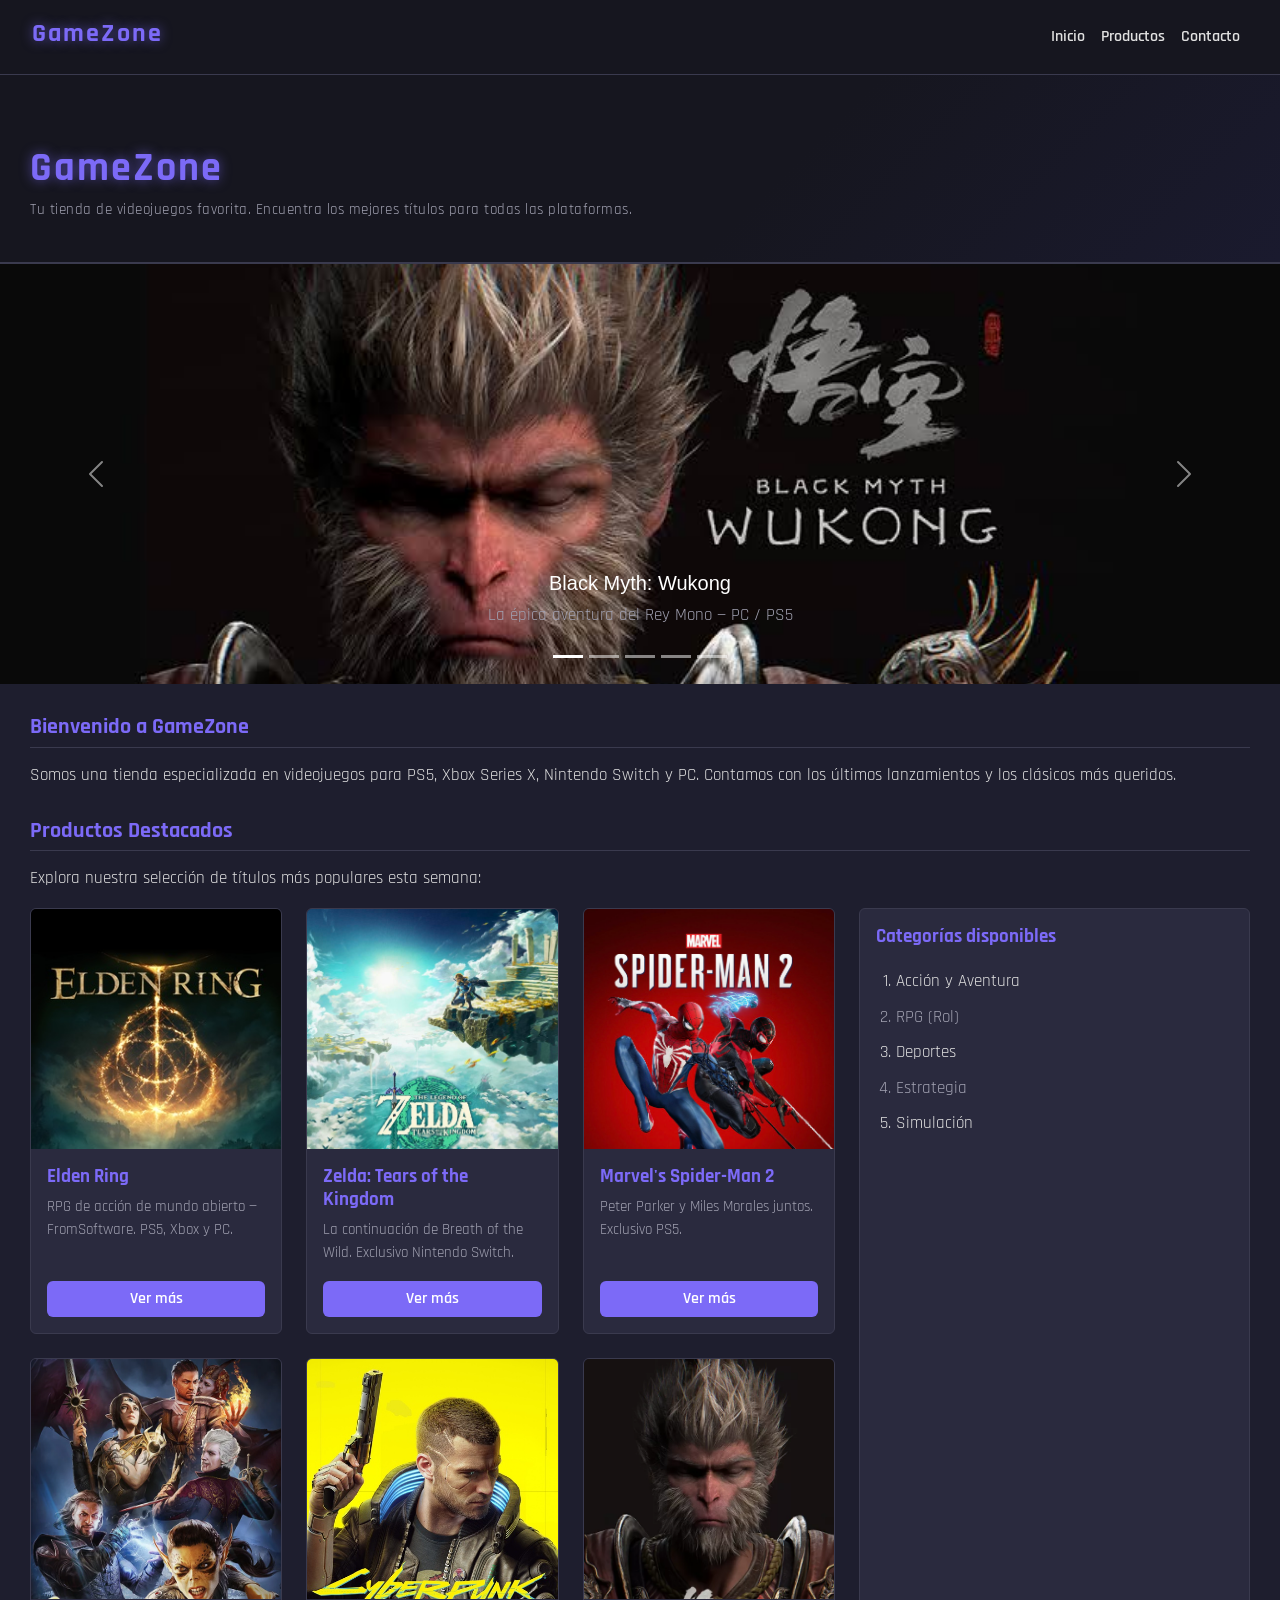
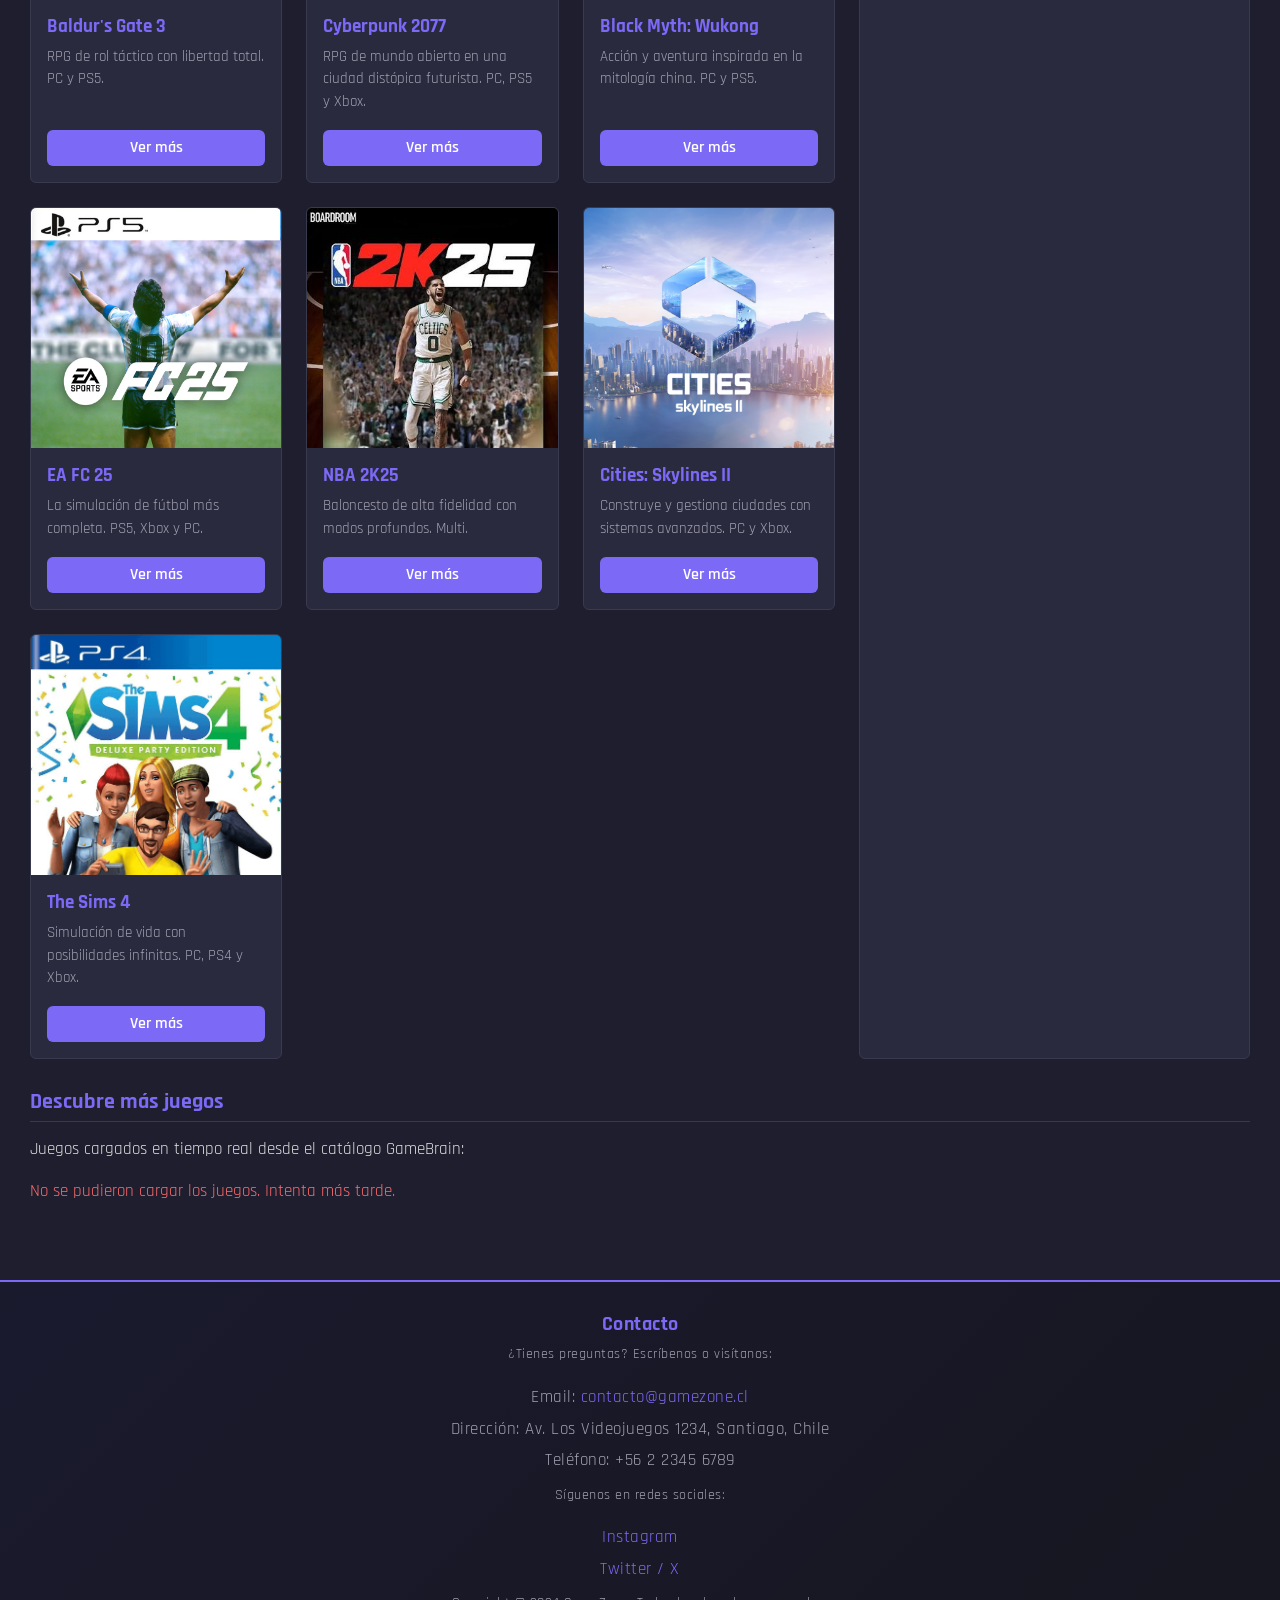
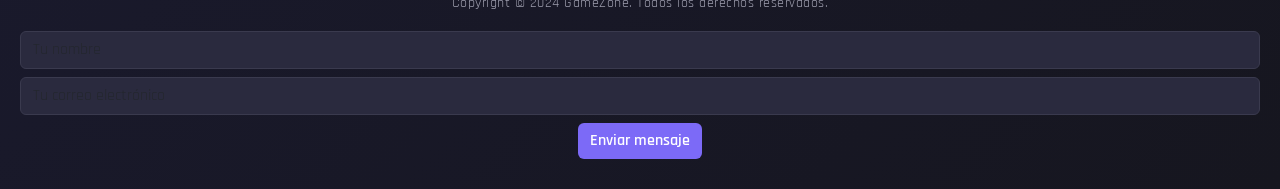
==== commit 47e0ed1c: "agregar manipulación DOM, eventos y Fetch API" ====
--- a/index.html
+++ b/index.html
@@ -326,5 +326,8 @@
     <!-- Bootstrap 5 JS -->
     <script src="https://cdn.jsdelivr.net/npm/bootstrap@5.3.3/dist/js/bootstrap.bundle.min.js"></script>
 
+    <!-- JavaScript propio -->
+    <script src="./js/script.js"></script>
+
 </body>
 </html>
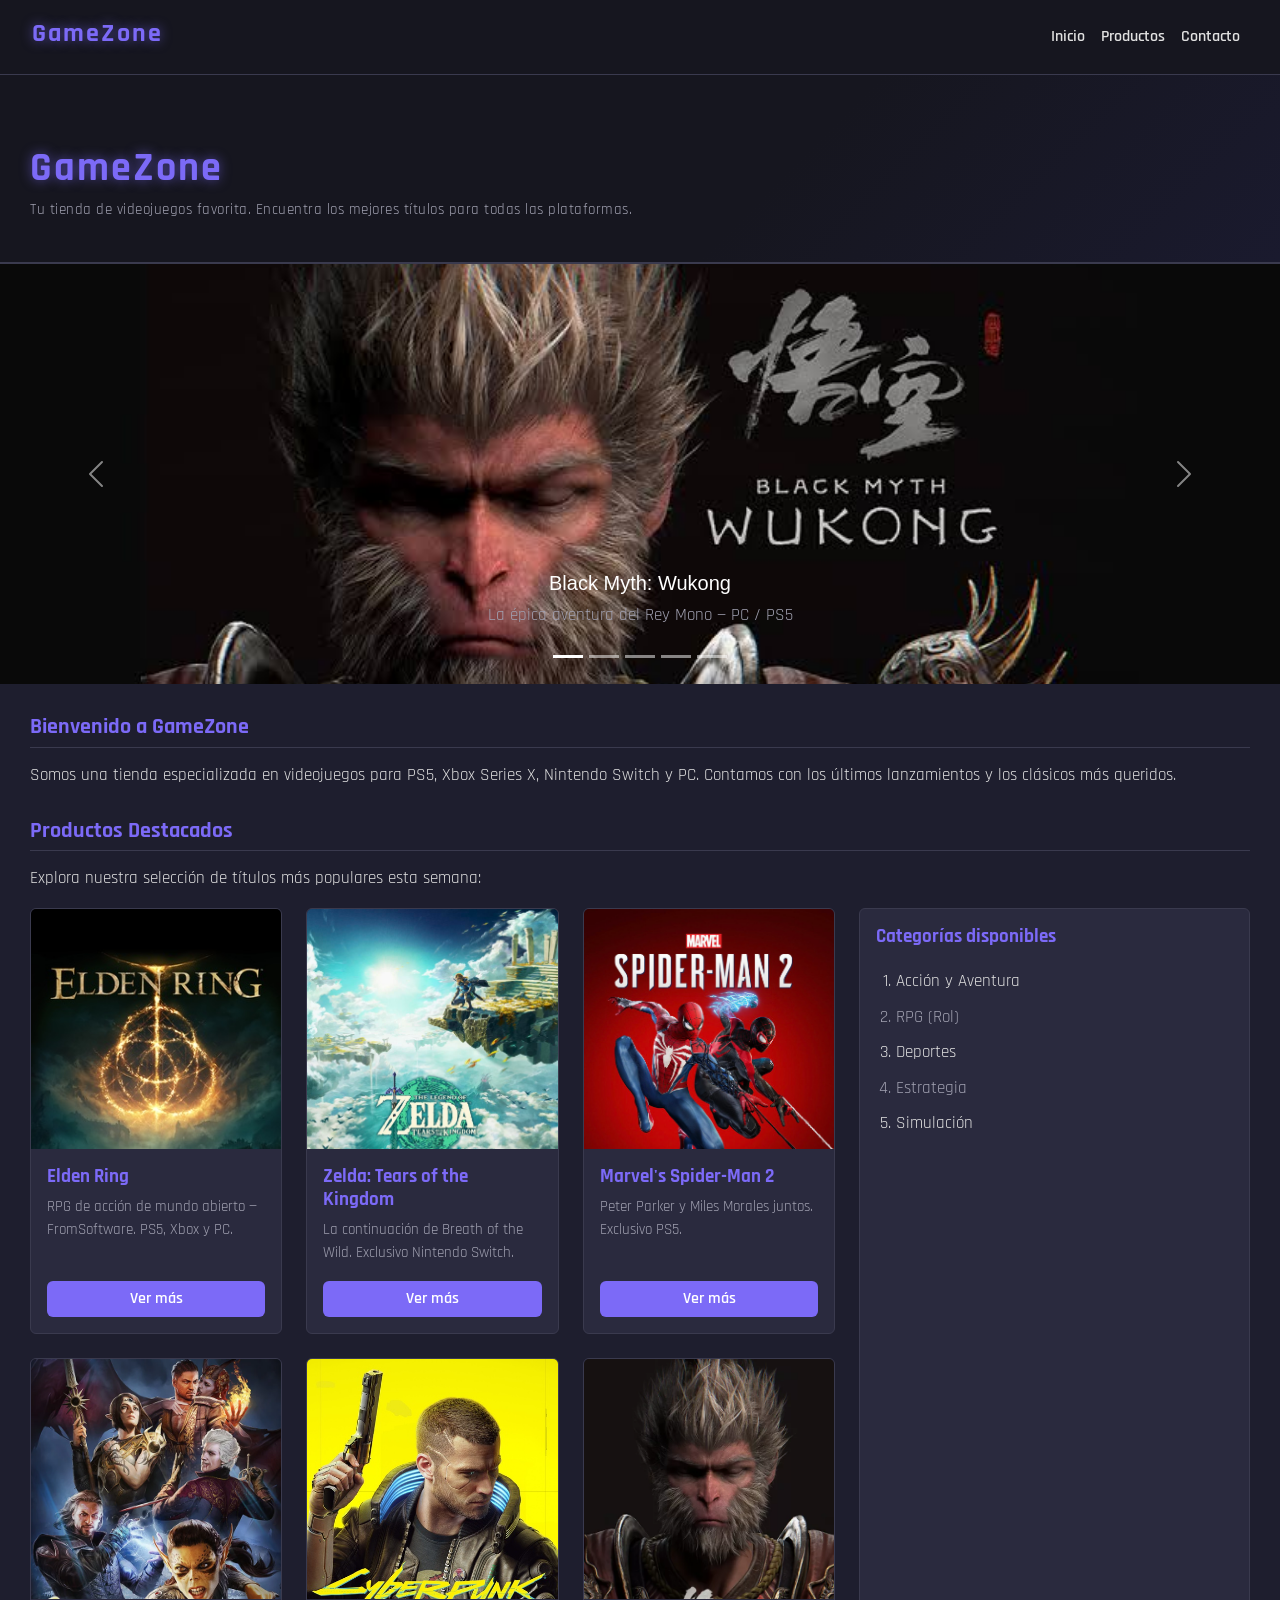
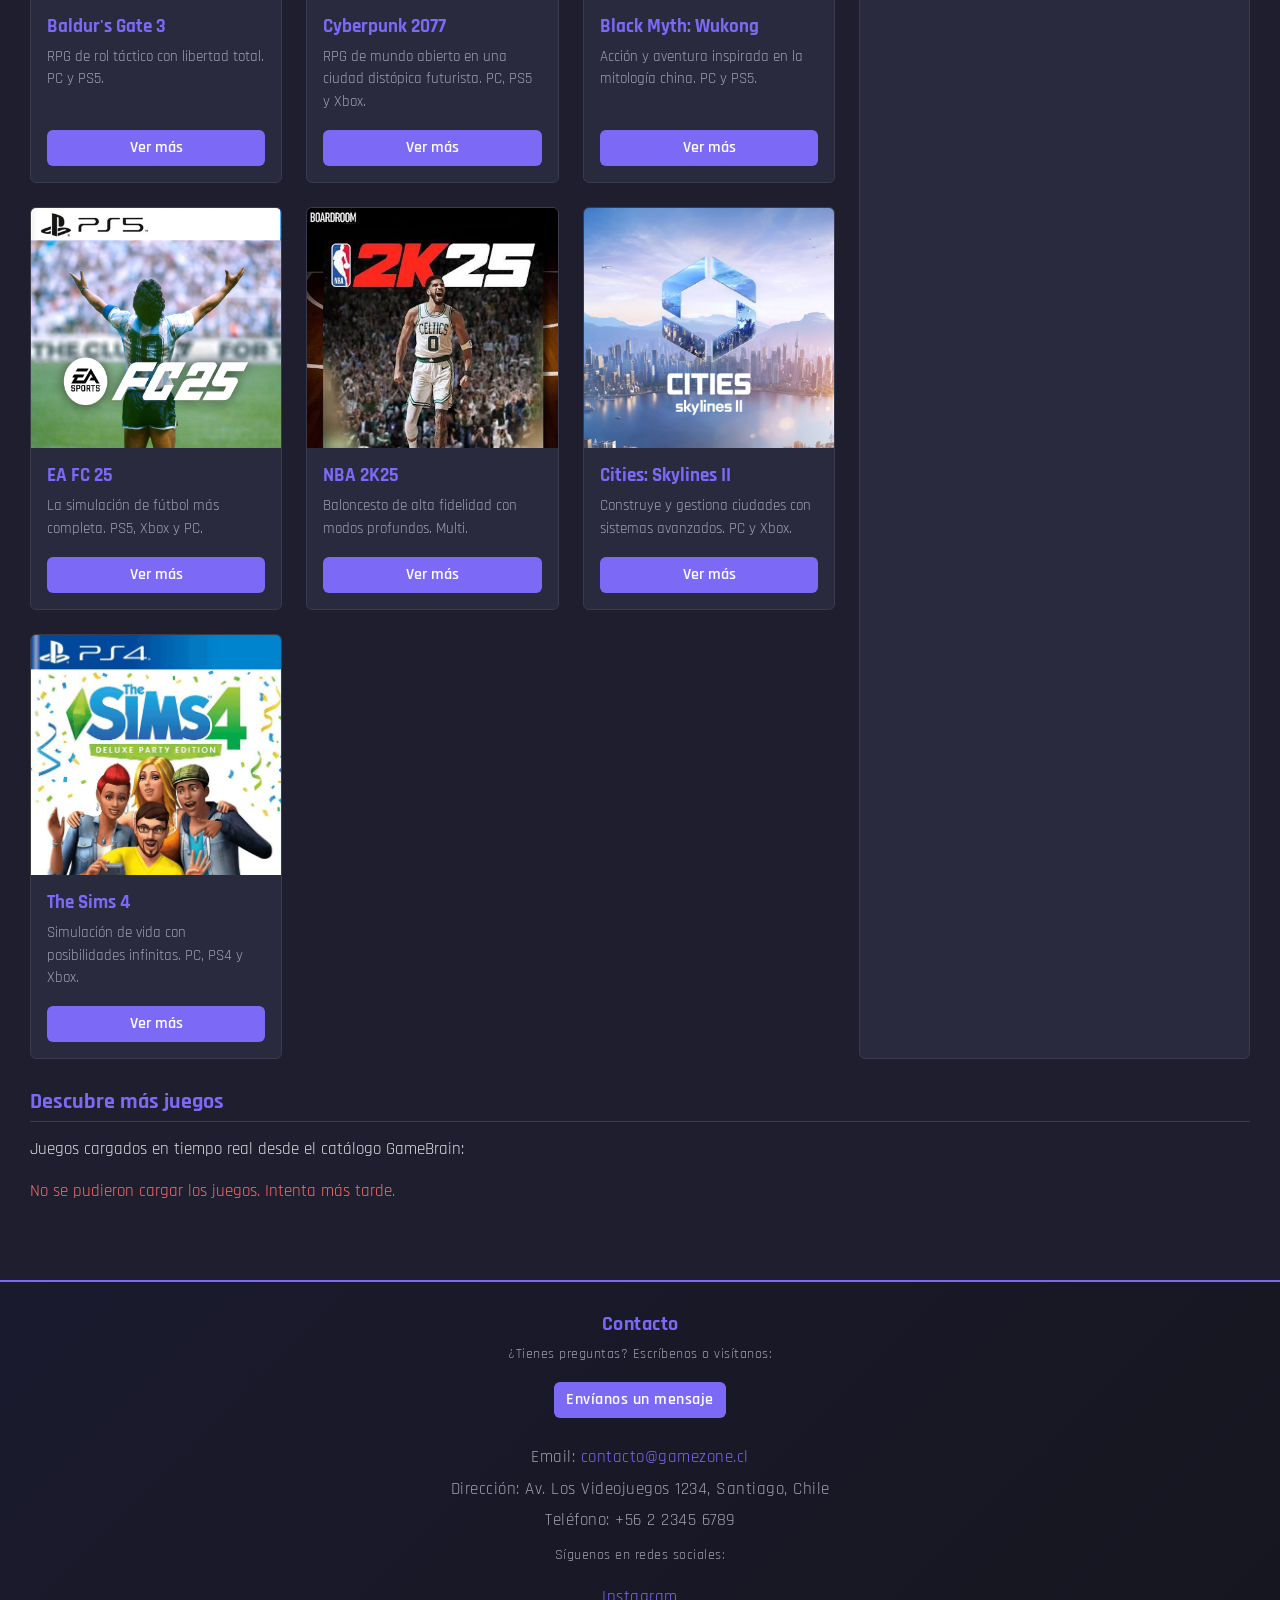
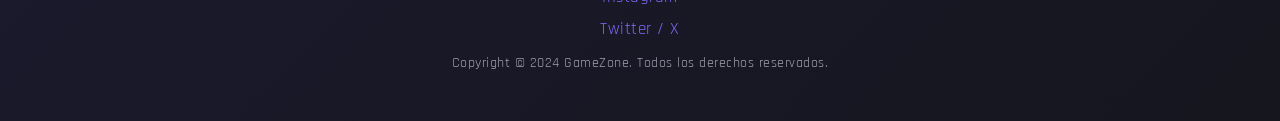
==== commit 183e689b: "página de contacto dedicada y limpiar formulario del index" ====
--- a/index.html
+++ b/index.html
@@ -47,7 +47,7 @@
                             <a class="nav-link" href="#productos">Productos</a>
                         </li>
                         <li class="nav-item">
-                            <a class="nav-link" href="#contacto">Contacto</a>
+                            <a class="nav-link" href="./contacto.html">Contacto</a>
                         </li>
                     </ul>
                 </div>
@@ -308,6 +308,7 @@
         <footer id="contacto">
             <h2>Contacto</h2>
             <p>¿Tienes preguntas? Escríbenos o visítanos:</p>
+            <a href="./contacto.html" class="btn btn-gamezone mb-3">Envíanos un mensaje</a>
             <ul>
                 <li>Email: <a href="mailto:contacto@gamezone.cl">contacto@gamezone.cl</a></li>
                 <li>Dirección: Av. Los Videojuegos 1234, Santiago, Chile</li>
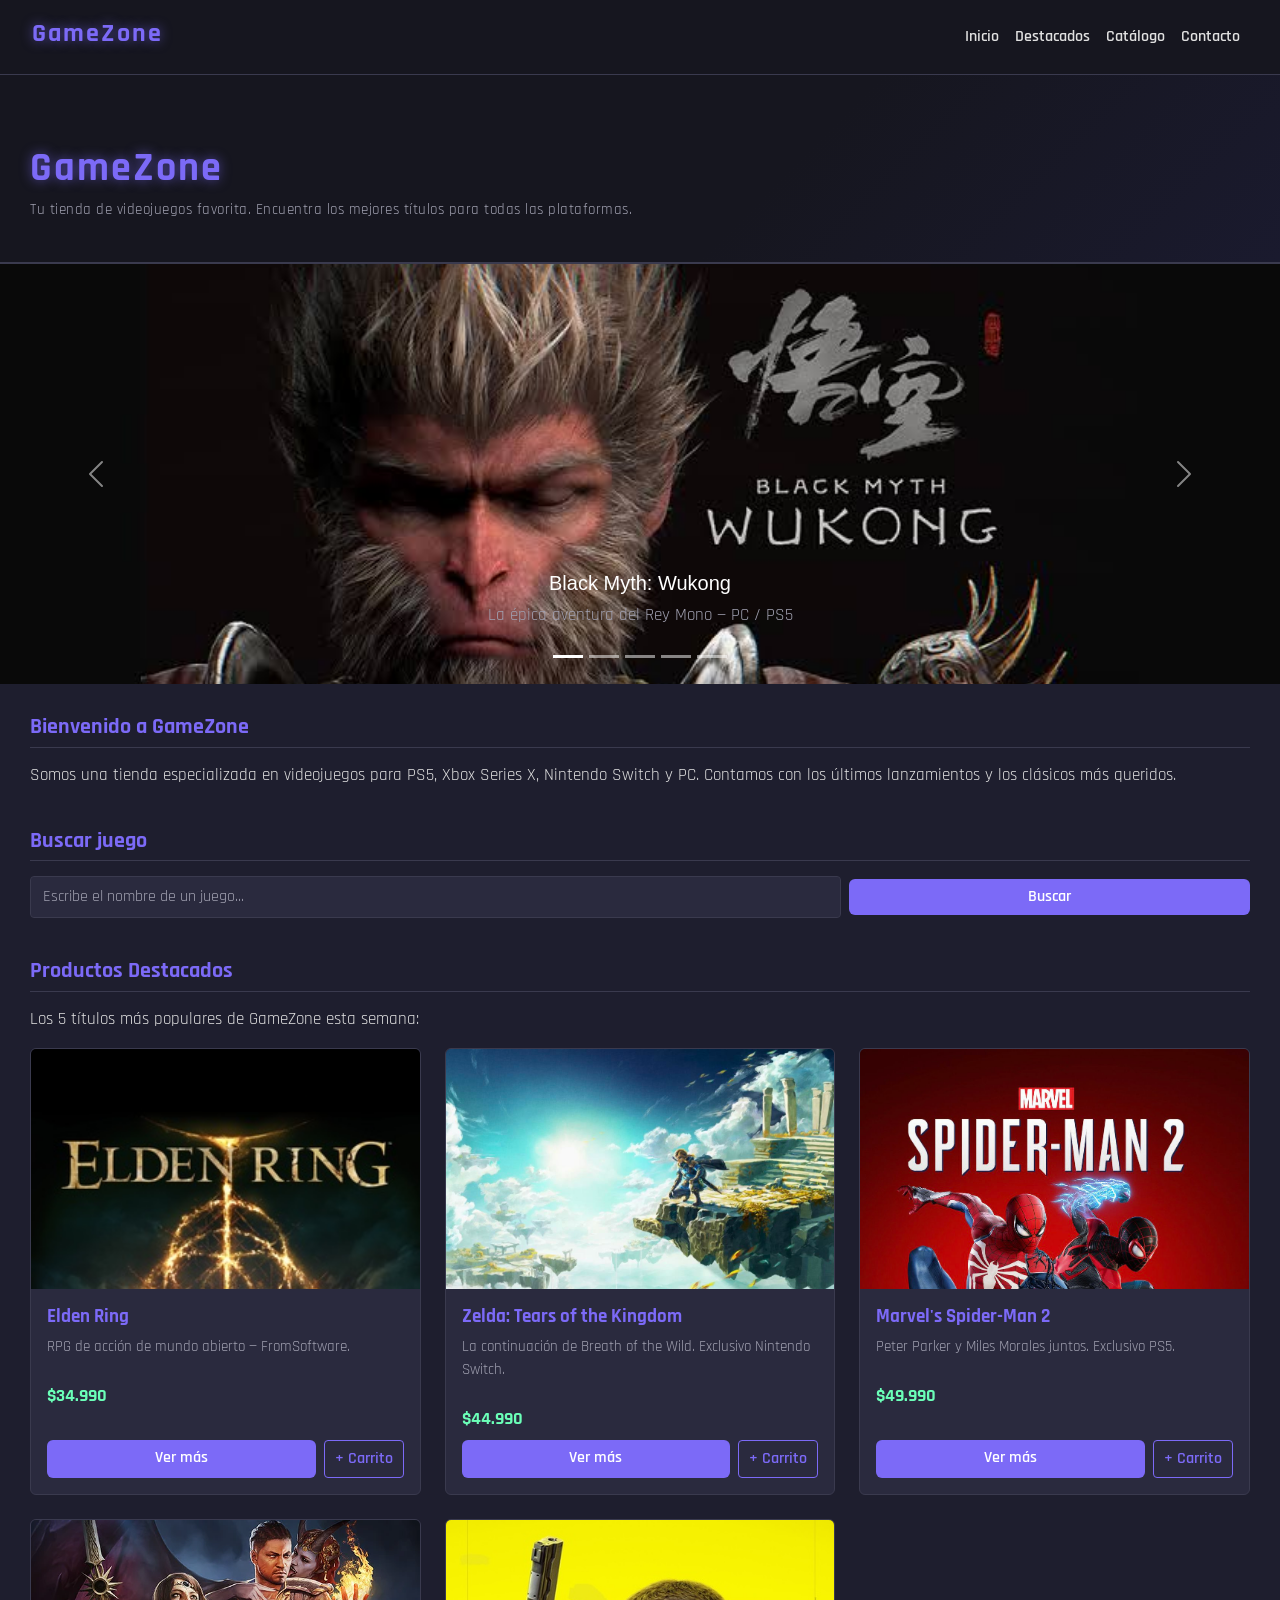
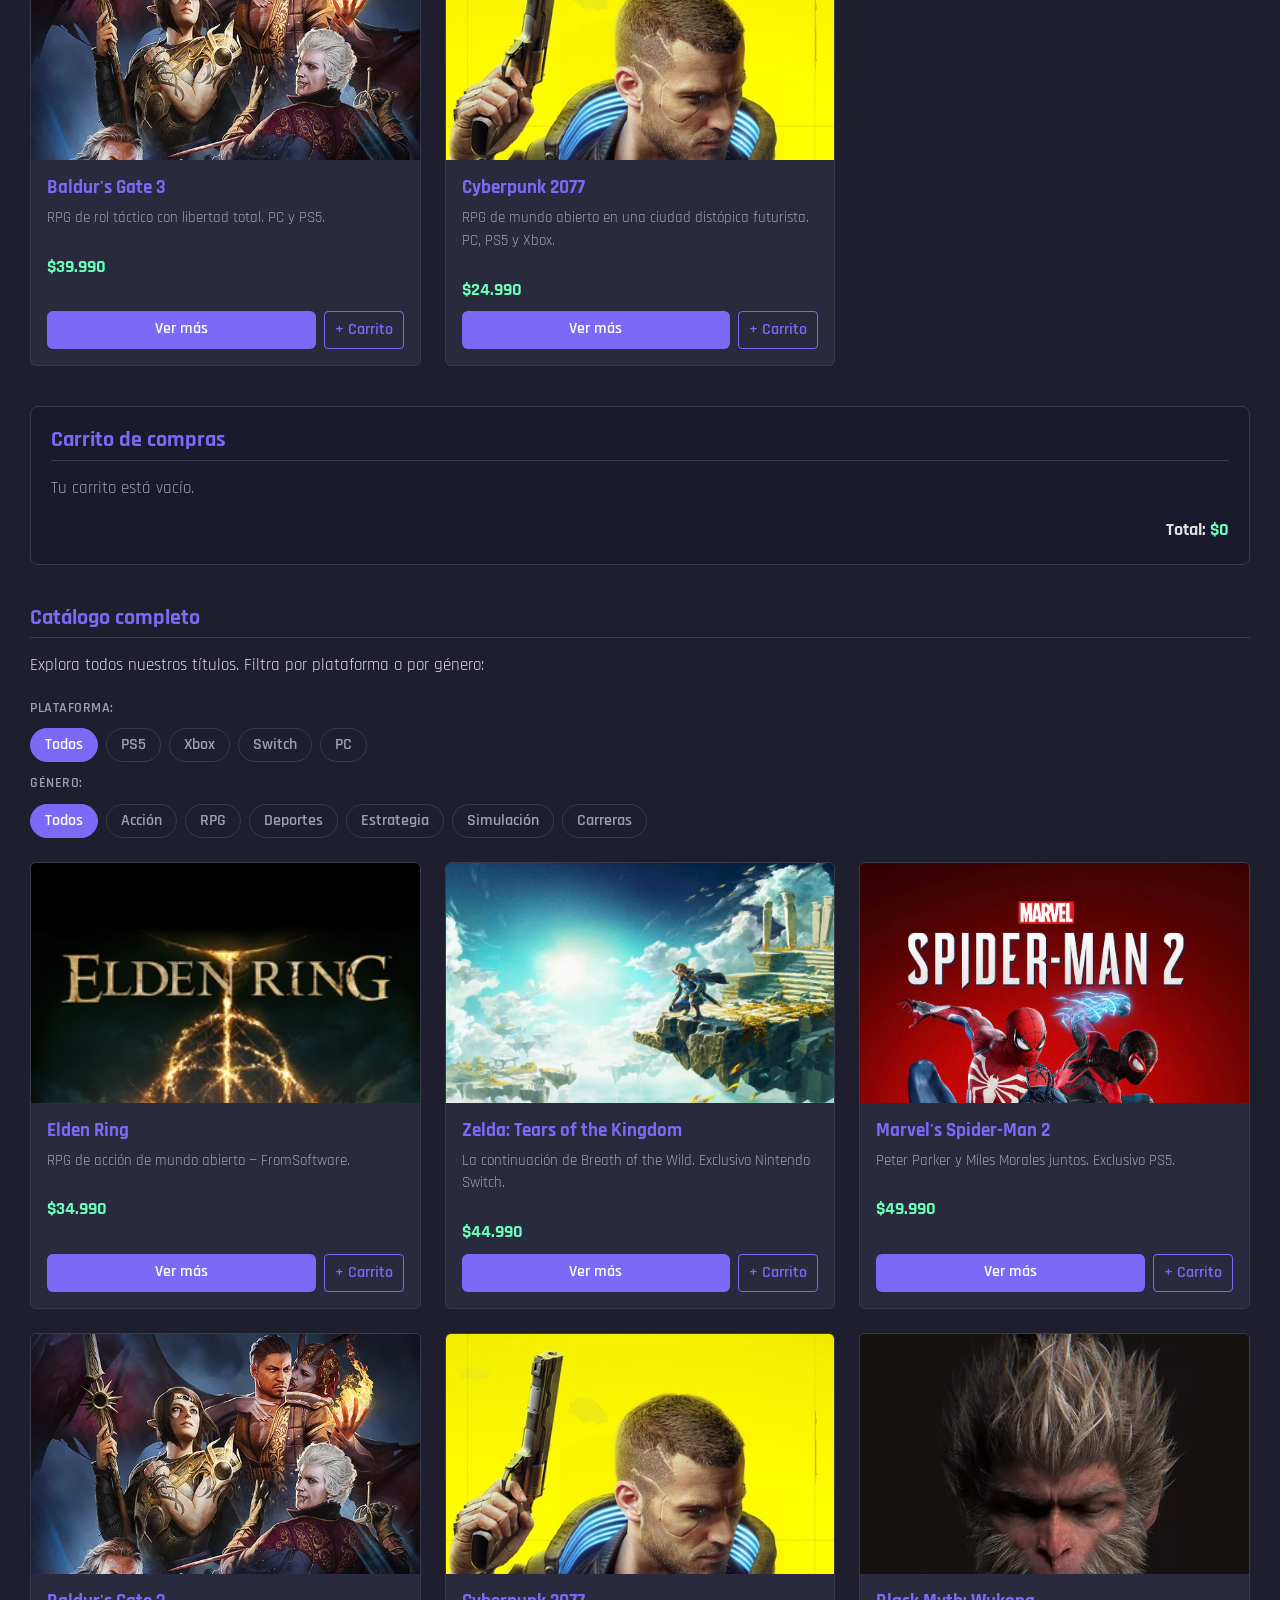
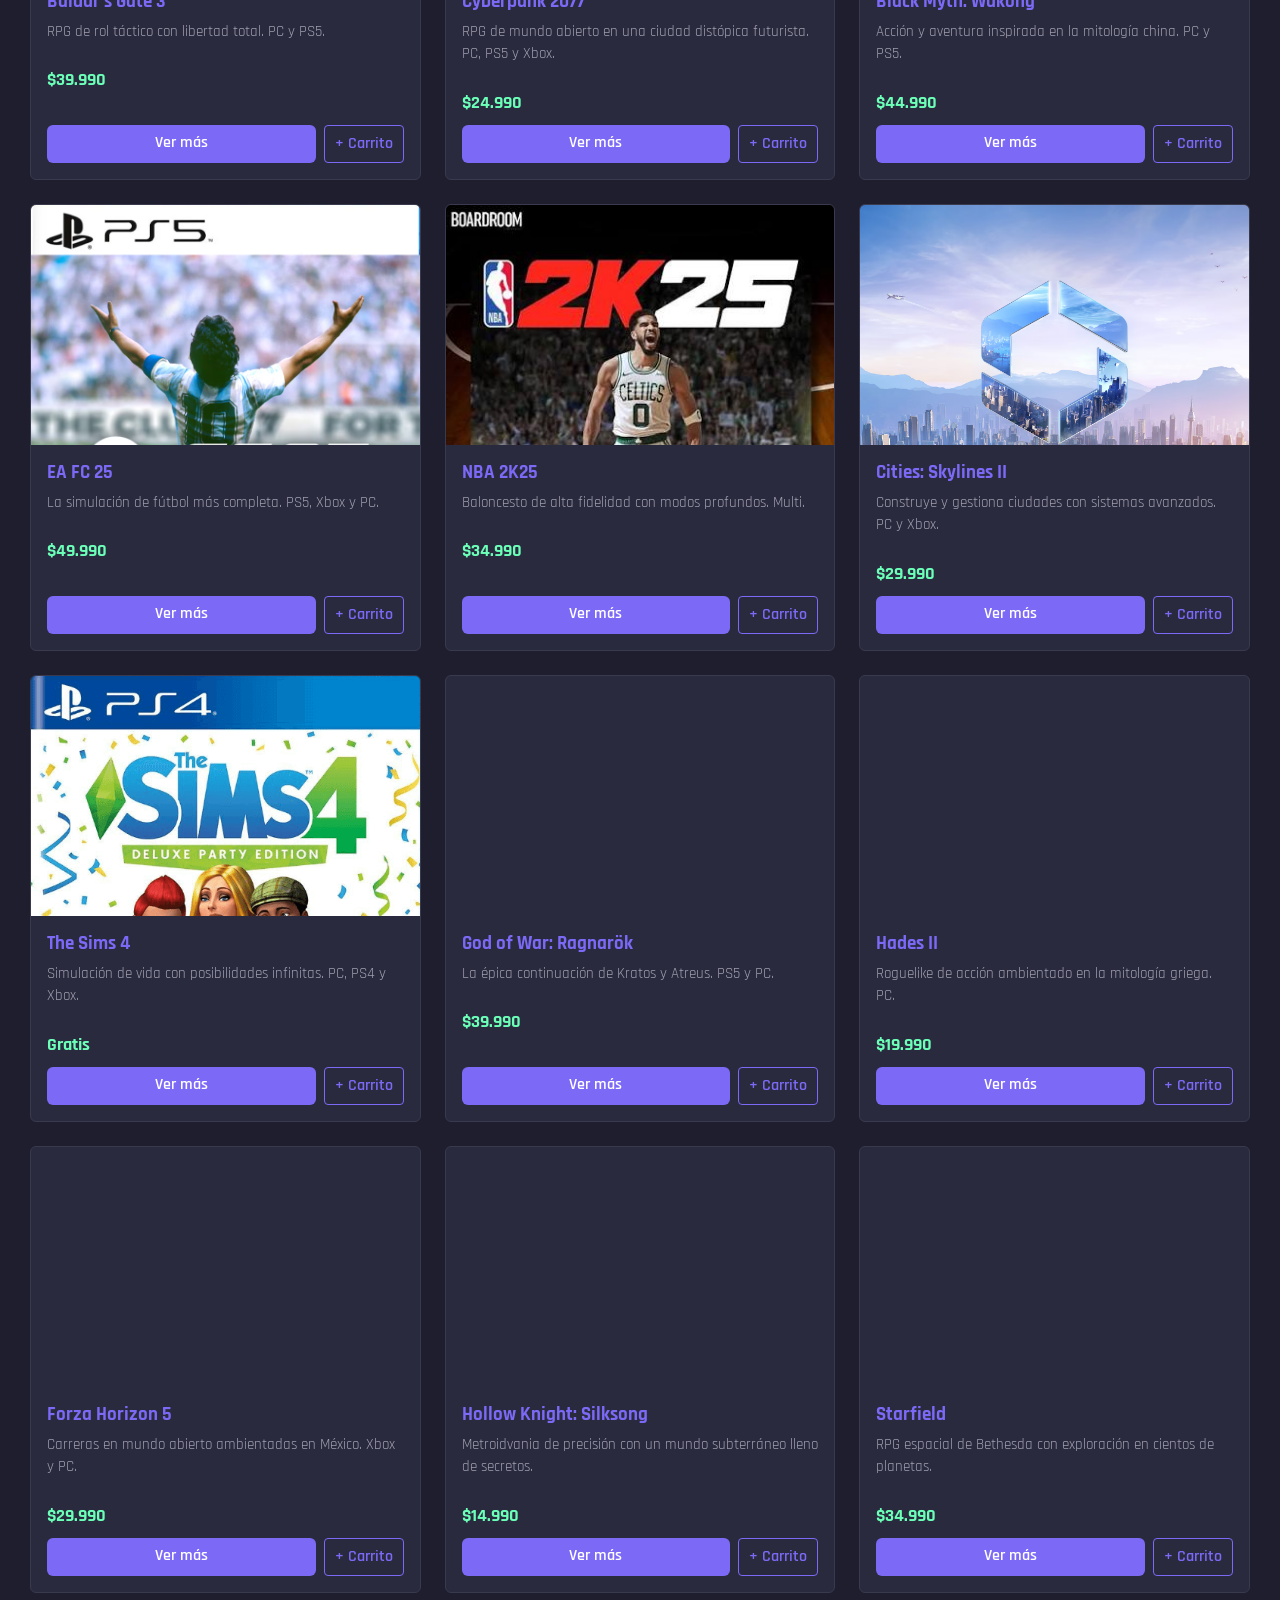
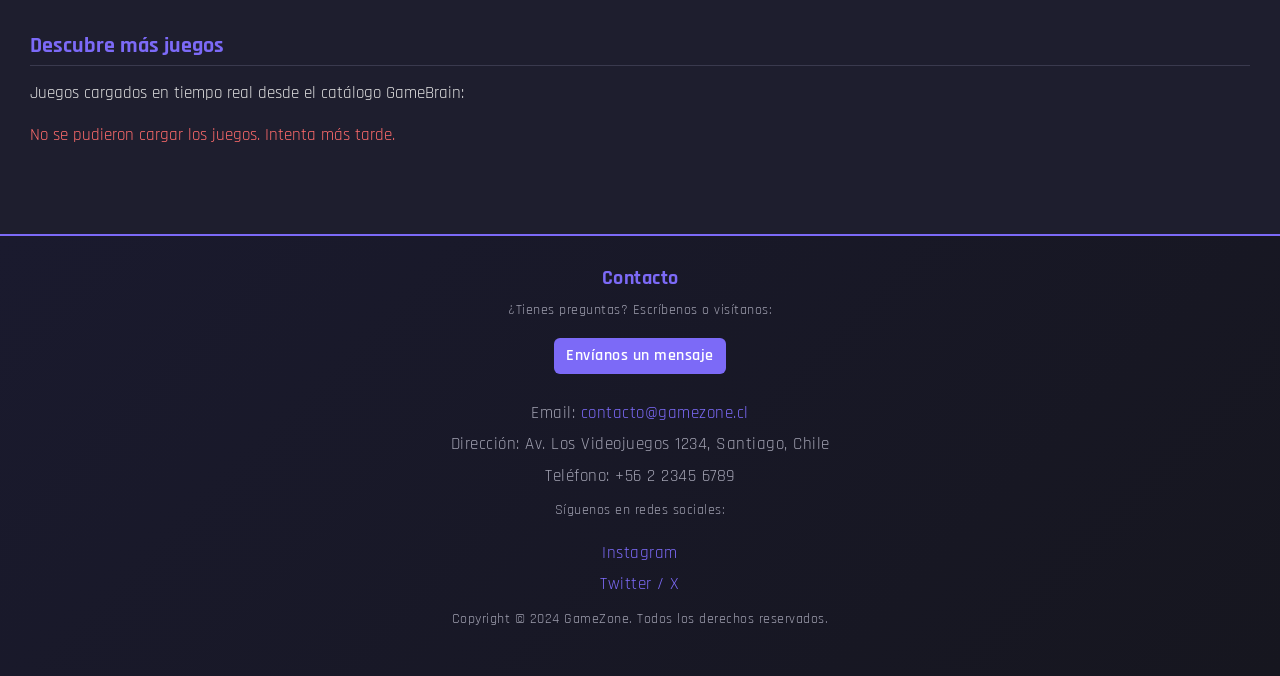
==== commit 38799e06: "feat: reestructura a assets/, JSON local, catálogo con filtros y carrito" ====
--- a/index.html
+++ b/index.html
@@ -1,5 +1,4 @@
 <!DOCTYPE html>
-
 <html lang="es">
 
 <head>
@@ -12,8 +11,8 @@
     <!-- Bootstrap 5 CSS -->
     <link rel="stylesheet" href="https://cdn.jsdelivr.net/npm/bootstrap@5.3.3/dist/css/bootstrap.min.css">
 
-    <!-- Estilos propios (se cargan después para sobrescribir Bootstrap donde sea necesario) -->
-    <link rel="stylesheet" href="./css/styles.css">
+    <!-- Estilos propios -->
+    <link rel="stylesheet" href="./assets/css/styles.css">
 
 </head>
 
@@ -21,7 +20,7 @@
 
     <div class="principal">
 
-        <!-- BARRA DE NAVEGACIÓN (Navbar) -->
+        <!-- BARRA DE NAVEGACIÓN -->
         <nav class="navbar navbar-expand-md" id="navbar-principal">
             <div class="container-fluid">
 
@@ -44,7 +43,10 @@
                             <a class="nav-link" href="#inicio">Inicio</a>
                         </li>
                         <li class="nav-item">
-                            <a class="nav-link" href="#productos">Productos</a>
+                            <a class="nav-link" href="#destacados">Destacados</a>
+                        </li>
+                        <li class="nav-item">
+                            <a class="nav-link" href="#catalogo">Catálogo</a>
                         </li>
                         <li class="nav-item">
                             <a class="nav-link" href="./contacto.html">Contacto</a>
@@ -55,16 +57,15 @@
             </div>
         </nav>
 
-        <!-- ENCABEZADO DEL SITIO -->
+        <!-- ENCABEZADO -->
         <header>
             <h1 class="site-title">GameZone</h1>
             <p class="site-description">Tu tienda de videojuegos favorita. Encuentra los mejores títulos para todas las plataformas.</p>
         </header>
 
-        <!-- CARRUSEL DE IMÁGENES -->
+        <!-- CARRUSEL -->
         <div id="carruselGameZone" class="carousel slide" data-bs-ride="carousel" data-bs-interval="3000">
 
-            <!-- Indicadores de posición -->
             <div class="carousel-indicators">
                 <button type="button" data-bs-target="#carruselGameZone" data-bs-slide-to="0"
                     class="active" aria-current="true" aria-label="Slide 1"></button>
@@ -78,52 +79,44 @@
                     aria-label="Slide 5"></button>
             </div>
 
-            <!-- Diapositivas -->
             <div class="carousel-inner">
-
                 <div class="carousel-item active">
-                    <img src="img/banner-black-myth-wukong.jpg" class="d-block w-100" alt="Banner de Black Myth: Wukong">
+                    <img src="assets/img/banner-black-myth-wukong.jpg" class="d-block w-100" alt="Banner de Black Myth: Wukong">
                     <div class="carousel-caption d-none d-md-block">
                         <h3 class="h5">Black Myth: Wukong</h3>
                         <p>La épica aventura del Rey Mono — PC / PS5</p>
                     </div>
                 </div>
-
-                <div class="carousel-item">
-                    <img src="img/banner-ea-fc-25.jpg" class="d-block w-100" alt="Banner de EA FC 25">
+                <div class="carousel-item">
+                    <img src="assets/img/banner-ea-fc-25.jpg" class="d-block w-100" alt="Banner de EA FC 25">
                     <div class="carousel-caption d-none d-md-block">
                         <h3 class="h5">EA FC 25</h3>
                         <p>El fútbol más realista de la generación — Multi</p>
                     </div>
                 </div>
-
-                <div class="carousel-item">
-                    <img src="img/banner-nba-2k25.jpg" class="d-block w-100" alt="Banner de NBA 2K25">
+                <div class="carousel-item">
+                    <img src="assets/img/banner-nba-2k25.jpg" class="d-block w-100" alt="Banner de NBA 2K25">
                     <div class="carousel-caption d-none d-md-block">
                         <h3 class="h5">NBA 2K25</h3>
                         <p>Vive la experiencia NBA al máximo nivel — Multi</p>
                     </div>
                 </div>
-
-                <div class="carousel-item">
-                    <img src="img/banner-baldurs-gate-3.jpg" class="d-block w-100" alt="Banner de Baldur's Gate 3">
+                <div class="carousel-item">
+                    <img src="assets/img/banner-baldurs-gate-3.jpg" class="d-block w-100" alt="Banner de Baldur's Gate 3">
                     <div class="carousel-caption d-none d-md-block">
                         <h3 class="h5">Baldur's Gate 3</h3>
                         <p>El RPG definitivo de la década — PC / PS5</p>
                     </div>
                 </div>
-
-                <div class="carousel-item">
-                    <img src="img/banner-cities-skylines-2.jpg" class="d-block w-100" alt="Banner de Cities: Skylines II">
+                <div class="carousel-item">
+                    <img src="assets/img/banner-cities-skylines-2.jpg" class="d-block w-100" alt="Banner de Cities: Skylines II">
                     <div class="carousel-caption d-none d-md-block">
                         <h3 class="h5">Cities: Skylines II</h3>
                         <p>Construye y gestiona la ciudad de tus sueños — PC / Xbox</p>
                     </div>
                 </div>
-
             </div>
 
-            <!-- Controles prev / next -->
             <button class="carousel-control-prev" type="button"
                 data-bs-target="#carruselGameZone" data-bs-slide="prev">
                 <span class="carousel-control-prev-icon" aria-hidden="true"></span>
@@ -138,174 +131,93 @@
         </div>
 
         <div class="contenido">
-
             <main>
 
-                <!-- Sección inicio -->
+                <!-- SECCIÓN INICIO -->
                 <section id="inicio">
                     <h2>Bienvenido a GameZone</h2>
                     <p>Somos una tienda especializada en videojuegos para PS5, Xbox Series X, Nintendo Switch y PC. Contamos con los últimos lanzamientos y los clásicos más queridos.</p>
                 </section>
 
-                <!-- Sección productos -->
-                <section id="productos">
+                <!-- SECCIÓN BÚSQUEDA -->
+                <section id="busqueda">
+                    <h2>Buscar juego</h2>
+                    <div class="row g-2 align-items-center">
+                        <div class="col-12 col-md-8">
+                            <input type="text" id="input-busqueda" class="form-control form-control-gamezone"
+                                placeholder="Escribe el nombre de un juego...">
+                        </div>
+                        <div class="col-12 col-md-4">
+                            <button id="btn-buscar" class="btn btn-gamezone w-100">Buscar</button>
+                        </div>
+                    </div>
+                    <div id="resultado-busqueda" class="mt-3"></div>
+                </section>
+
+                <!-- SECCIÓN DESTACADOS -->
+                <section id="destacados">
                     <h2>Productos Destacados</h2>
-                    <p>Explora nuestra selección de títulos más populares esta semana:</p>
-
-                    <div class="row g-4">
-
-                        <!-- === Columna principal: Cards de productos === -->
-                        <div class="col-lg-8">
-                            <div class="row g-4">
-
-                                <!-- Card: Elden Ring -->
-                                <div class="col-12 col-md-6 col-lg-4">
-                                    <div class="card h-100 card-gamezone">
-                                        <img src="img/elden-ring.jpg" class="card-img-top" alt="Portada de Elden Ring">
-                                        <div class="card-body d-flex flex-column">
-                                            <h3 class="h5 card-title">Elden Ring</h3>
-                                            <p class="card-text">RPG de acción de mundo abierto — FromSoftware. PS5, Xbox y PC.</p>
-                                            <a href="https://store.steampowered.com/app/1245620/ELDEN_RING/" target="_blank" rel="noopener noreferrer" class="btn btn-gamezone mt-auto">Ver más</a>
-                                        </div>
-                                    </div>
-                                </div>
-
-                                <!-- Card: Zelda -->
-                                <div class="col-12 col-md-6 col-lg-4">
-                                    <div class="card h-100 card-gamezone">
-                                        <img src="img/zelda-totk.jpg" class="card-img-top" alt="Portada de Zelda: Tears of the Kingdom">
-                                        <div class="card-body d-flex flex-column">
-                                            <h3 class="h5 card-title">Zelda: Tears of the Kingdom</h3>
-                                            <p class="card-text">La continuación de Breath of the Wild. Exclusivo Nintendo Switch.</p>
-                                            <a href="https://www.zelda.com/tears-of-the-kingdom/" target="_blank" rel="noopener noreferrer" class="btn btn-gamezone mt-auto">Ver más</a>
-                                        </div>
-                                    </div>
-                                </div>
-
-                                <!-- Card: Spider-Man 2 -->
-                                <div class="col-12 col-md-6 col-lg-4">
-                                    <div class="card h-100 card-gamezone">
-                                        <img src="img/spider-man2.jpg" class="card-img-top" alt="Portada de Marvel's Spider-Man 2">
-                                        <div class="card-body d-flex flex-column">
-                                            <h3 class="h5 card-title">Marvel's Spider-Man 2</h3>
-                                            <p class="card-text">Peter Parker y Miles Morales juntos. Exclusivo PS5.</p>
-                                            <a href="https://www.playstation.com/es-cl/games/marvels-spider-man-2/" target="_blank" rel="noopener noreferrer" class="btn btn-gamezone mt-auto">Ver más</a>
-                                        </div>
-                                    </div>
-                                </div>
-
-                                <!-- Card: Baldur's Gate 3 -->
-                                <div class="col-12 col-md-6 col-lg-4">
-                                    <div class="card h-100 card-gamezone">
-                                        <img src="img/baldurs-gate-3.jpg" class="card-img-top" alt="Portada de Baldur's Gate 3">
-                                        <div class="card-body d-flex flex-column">
-                                            <h3 class="h5 card-title">Baldur's Gate 3</h3>
-                                            <p class="card-text">RPG de rol táctico con libertad total. PC y PS5.</p>
-                                            <a href="https://baldursgate3.game/" target="_blank" rel="noopener noreferrer" class="btn btn-gamezone mt-auto">Ver más</a>
-                                        </div>
-                                    </div>
-                                </div>
-
-                                <!-- Card: Cyberpunk 2077 -->
-                                <div class="col-12 col-md-6 col-lg-4">
-                                    <div class="card h-100 card-gamezone">
-                                        <img src="img/cyberpunk-2077.jpg" class="card-img-top" alt="Portada de Cyberpunk 2077">
-                                        <div class="card-body d-flex flex-column">
-                                            <h3 class="h5 card-title">Cyberpunk 2077</h3>
-                                            <p class="card-text">RPG de mundo abierto en una ciudad distópica futurista. PC, PS5 y Xbox.</p>
-                                            <a href="https://www.cyberpunk.net/" target="_blank" rel="noopener noreferrer" class="btn btn-gamezone mt-auto">Ver más</a>
-                                        </div>
-                                    </div>
-                                </div>
-
-                                <!-- Card: Black Myth: Wukong -->
-                                <div class="col-12 col-md-6 col-lg-4">
-                                    <div class="card h-100 card-gamezone">
-                                        <img src="img/black-myth-wukong.jpg" class="card-img-top" alt="Portada de Black Myth: Wukong">
-                                        <div class="card-body d-flex flex-column">
-                                            <h3 class="h5 card-title">Black Myth: Wukong</h3>
-                                            <p class="card-text">Acción y aventura inspirada en la mitología china. PC y PS5.</p>
-                                            <a href="https://www.heikegame.com/wukong" target="_blank" rel="noopener noreferrer" class="btn btn-gamezone mt-auto">Ver más</a>
-                                        </div>
-                                    </div>
-                                </div>
-
-                                <!-- Card: EA FC 25 -->
-                                <div class="col-12 col-md-6 col-lg-4">
-                                    <div class="card h-100 card-gamezone">
-                                        <img src="img/ea-fc-25.jpg" class="card-img-top" alt="Portada de EA FC 25">
-                                        <div class="card-body d-flex flex-column">
-                                            <h3 class="h5 card-title">EA FC 25</h3>
-                                            <p class="card-text">La simulación de fútbol más completa. PS5, Xbox y PC.</p>
-                                            <a href="https://www.ea.com/es-es/games/ea-sports-fc/ea-sports-fc-25" target="_blank" rel="noopener noreferrer" class="btn btn-gamezone mt-auto">Ver más</a>
-                                        </div>
-                                    </div>
-                                </div>
-
-                                <!-- Card: NBA 2K25 -->
-                                <div class="col-12 col-md-6 col-lg-4">
-                                    <div class="card h-100 card-gamezone">
-                                        <img src="img/nba-2k25.jpg" class="card-img-top" alt="Portada de NBA 2K25">
-                                        <div class="card-body d-flex flex-column">
-                                            <h3 class="h5 card-title">NBA 2K25</h3>
-                                            <p class="card-text">Baloncesto de alta fidelidad con modos profundos. Multi.</p>
-                                            <a href="https://nba.2k.com/2k25/" target="_blank" rel="noopener noreferrer" class="btn btn-gamezone mt-auto">Ver más</a>
-                                        </div>
-                                    </div>
-                                </div>
-
-                                <!-- Card: Cities: Skylines II -->
-                                <div class="col-12 col-md-6 col-lg-4">
-                                    <div class="card h-100 card-gamezone">
-                                        <img src="img/cities-skylines-2.jpg" class="card-img-top" alt="Portada de Cities: Skylines II">
-                                        <div class="card-body d-flex flex-column">
-                                            <h3 class="h5 card-title">Cities: Skylines II</h3>
-                                            <p class="card-text">Construye y gestiona ciudades con sistemas avanzados. PC y Xbox.</p>
-                                            <a href="https://www.paradoxinteractive.com/games/cities-skylines-ii/" target="_blank" rel="noopener noreferrer" class="btn btn-gamezone mt-auto">Ver más</a>
-                                        </div>
-                                    </div>
-                                </div>
-
-                                <!-- Card: The Sims 4 -->
-                                <div class="col-12 col-md-6 col-lg-4">
-                                    <div class="card h-100 card-gamezone">
-                                        <img src="img/the-sims-4.jpg" class="card-img-top" alt="Portada de The Sims 4">
-                                        <div class="card-body d-flex flex-column">
-                                            <h3 class="h5 card-title">The Sims 4</h3>
-                                            <p class="card-text">Simulación de vida con posibilidades infinitas. PC, PS4 y Xbox.</p>
-                                            <a href="https://www.ea.com/es-es/games/the-sims/the-sims-4" target="_blank" rel="noopener noreferrer" class="btn btn-gamezone mt-auto">Ver más</a>
-                                        </div>
-                                    </div>
-                                </div>
-
-                            </div>
-                        </div>
-
-                        <!-- === Columna lateral: Categorías === -->
-                        <aside class="col-lg-4">
-                            <div class="card card-gamezone h-100">
-                                <div class="card-body">
-                                    <h3 class="h5 card-title">Categorías disponibles</h3>
-                                    <ol class="categorias-lista mt-3">
-                                        <li>Acción y Aventura</li>
-                                        <li>RPG (Rol)</li>
-                                        <li>Deportes</li>
-                                        <li>Estrategia</li>
-                                        <li>Simulación</li>
-                                    </ol>
-                                </div>
-                            </div>
-                        </aside>
-
-                    </div>
+                    <p>Los 5 títulos más populares de GameZone esta semana:</p>
+                    <!-- Las cards se generan dinámicamente desde el JSON -->
+                    <div id="contenedor-destacados" class="row g-4"></div>
+                </section>
+
+                <!-- SECCIÓN CARRITO -->
+                <section id="carrito">
+                    <h2>Carrito de compras</h2>
+                    <div id="lista-carrito">
+                        <p class="texto-secundario">Tu carrito está vacío.</p>
+                    </div>
+                    <p class="total-carrito">Total: <span id="total-carrito">$0</span></p>
+                </section>
+
+                <!-- SECCIÓN CATÁLOGO COMPLETO -->
+                <section id="catalogo">
+                    <h2>Catálogo completo</h2>
+                    <p>Explora todos nuestros títulos. Filtra por plataforma o por género:</p>
+
+                    <!-- Filtros por plataforma -->
+                    <div class="mb-2">
+                        <span class="label-filtro">Plataforma:</span>
+                        <div class="d-flex flex-wrap gap-2 mt-2" id="filtros-plataforma">
+                            <button class="btn btn-filtro active" data-filtro="plataforma" data-valor="Todos">Todos</button>
+                            <button class="btn btn-filtro" data-filtro="plataforma" data-valor="PS5">PS5</button>
+                            <button class="btn btn-filtro" data-filtro="plataforma" data-valor="Xbox">Xbox</button>
+                            <button class="btn btn-filtro" data-filtro="plataforma" data-valor="Switch">Switch</button>
+                            <button class="btn btn-filtro" data-filtro="plataforma" data-valor="PC">PC</button>
+                        </div>
+                    </div>
+
+                    <!-- Filtros por género -->
+                    <div class="mb-4">
+                        <span class="label-filtro">Género:</span>
+                        <div class="d-flex flex-wrap gap-2 mt-2" id="filtros-genero">
+                            <button class="btn btn-filtro active" data-filtro="genero" data-valor="Todos">Todos</button>
+                            <button class="btn btn-filtro" data-filtro="genero" data-valor="Acción">Acción</button>
+                            <button class="btn btn-filtro" data-filtro="genero" data-valor="RPG">RPG</button>
+                            <button class="btn btn-filtro" data-filtro="genero" data-valor="Deportes">Deportes</button>
+                            <button class="btn btn-filtro" data-filtro="genero" data-valor="Estrategia">Estrategia</button>
+                            <button class="btn btn-filtro" data-filtro="genero" data-valor="Simulación">Simulación</button>
+                            <button class="btn btn-filtro" data-filtro="genero" data-valor="Carreras">Carreras</button>
+                        </div>
+                    </div>
+
+                    <!-- Cards del catálogo -->
+                    <div id="contenedor-catalogo" class="row g-4"></div>
+                </section>
+
+                <!-- SECCIÓN API EXTERNA -->
+                <section id="catalogo-api">
+                    <h2>Descubre más juegos</h2>
+                    <p>Juegos cargados en tiempo real desde el catálogo GameBrain:</p>
+                    <div id="contenedor-api" class="row g-4"></div>
                 </section>
 
             </main>
-
         </div>
 
         <!-- PIE DE PÁGINA -->
-        <footer id="contacto">
+        <footer id="pie-pagina">
             <h2>Contacto</h2>
             <p>¿Tienes preguntas? Escríbenos o visítanos:</p>
             <a href="./contacto.html" class="btn btn-gamezone mb-3">Envíanos un mensaje</a>
@@ -328,7 +240,7 @@
     <script src="https://cdn.jsdelivr.net/npm/bootstrap@5.3.3/dist/js/bootstrap.bundle.min.js"></script>
 
     <!-- JavaScript propio -->
-    <script src="./js/script.js"></script>
+    <script src="./assets/js/script.js"></script>
 
 </body>
 </html>
--- a/assets/css/styles.css
+++ b/assets/css/styles.css
@@ -0,0 +1,432 @@
+/* --- Importación de fuente desde Google Fonts --- */
+@import url('https://fonts.googleapis.com/css2?family=Rajdhani:wght@400;500;600;700&display=swap');
+
+/* --- Variables de paleta de colores --- */
+:root {
+    --color-fondo: #1e1e2e;
+    --color-fondo-nav: #16161f;
+    --color-fondo-card: #2a2a3e;
+    --color-fondo-header: #16161f;
+    --color-fondo-carrito: #1a1a2e;
+    --color-texto: #e0e0e0;
+    --color-texto-secundario: #a0a0b0;
+    --color-acento: #7c6af7;
+    --color-acento-hover: #5f4fd6;
+    --color-borde: #3a3a4e;
+    --color-error: #ff6b6b;
+    --color-exito: #6bffb8;
+}
+
+* {
+    box-sizing: border-box;
+}
+
+body {
+    font-family: 'Rajdhani', Arial, sans-serif;
+    font-size: 17px;
+    margin: 0;
+    padding: 0;
+    background-color: var(--color-fondo);
+    color: var(--color-texto);
+}
+
+.principal {
+    display: flex;
+    flex-direction: column;
+}
+
+/* =============================================
+   HEADER
+   ============================================= */
+header {
+    padding: 70px 30px 40px 30px;
+    margin: 0;
+    border-bottom: 2px solid var(--color-borde);
+    background: linear-gradient(135deg, var(--color-fondo-header) 60%, #1a1a2e);
+}
+
+.site-title {
+    font-size: 2.5rem;
+    font-weight: 700;
+    margin: 0 0 6px 0;
+    color: var(--color-acento);
+    letter-spacing: 2px;
+    text-shadow: 0 0 12px rgba(124, 106, 247, 0.6);
+}
+
+.site-description {
+    margin: 0;
+    padding: 0;
+    color: var(--color-texto-secundario);
+    font-size: 0.95rem;
+    letter-spacing: 0.5px;
+}
+
+/* =============================================
+   LAYOUT PRINCIPAL
+   ============================================= */
+.contenido {
+    display: flex;
+    flex-direction: row;
+    min-height: 60vh;
+}
+
+main {
+    flex-grow: 1;
+    padding: 20px;
+    margin: 10px;
+}
+
+section {
+    margin-bottom: 40px;
+}
+
+section h2 {
+    color: var(--color-acento);
+    font-size: 22px;
+    font-weight: 700;
+    border-bottom: 1px solid var(--color-borde);
+    padding-bottom: 6px;
+    margin-bottom: 15px;
+}
+
+/* =============================================
+   NAVBAR
+   ============================================= */
+#navbar-principal {
+    background-color: var(--color-fondo-nav);
+    border-bottom: 1px solid var(--color-borde);
+    padding: 10px 20px;
+}
+
+#navbar-principal .navbar-brand {
+    font-size: 1.6rem;
+    letter-spacing: 2px;
+    text-shadow: 0 0 12px rgba(124, 106, 247, 0.6);
+}
+
+#navbar-principal .nav-link {
+    color: var(--color-texto);
+    font-weight: 600;
+    font-size: 16px;
+}
+
+#navbar-principal .nav-link:hover {
+    color: var(--color-acento);
+}
+
+#navbar-principal .navbar-toggler {
+    border-color: var(--color-borde);
+}
+
+#navbar-principal .navbar-toggler-icon {
+    background-image: url("data:image/svg+xml,%3csvg xmlns='http://www.w3.org/2000/svg' viewBox='0 0 30 30'%3e%3cpath stroke='rgba(224, 224, 224, 0.85)' stroke-width='2' stroke-linecap='round' d='M4 7h22M4 15h22M4 23h22'/%3e%3c/svg%3e");
+}
+
+/* =============================================
+   CAROUSEL
+   ============================================= */
+.carousel-item img {
+    height: 420px;
+    object-fit: cover;
+}
+
+.carousel-caption h5 {
+    font-family: 'Rajdhani', sans-serif;
+    font-size: 1.4rem;
+    font-weight: 700;
+    color: #ffffff;
+}
+
+.carousel-caption p {
+    font-family: 'Rajdhani', sans-serif;
+    color: var(--color-texto-secundario);
+}
+
+/* =============================================
+   CARDS DE PRODUCTOS
+   ============================================= */
+.card-gamezone {
+    background-color: var(--color-fondo-card);
+    border: 1px solid var(--color-borde);
+    color: var(--color-texto);
+}
+
+.card-gamezone .card-title {
+    font-family: 'Rajdhani', sans-serif;
+    font-size: 1.2rem;
+    font-weight: 700;
+    color: var(--color-acento);
+}
+
+.card-gamezone .card-text {
+    font-size: 0.95rem;
+    color: var(--color-texto-secundario);
+}
+
+.card-gamezone .card-img-top {
+    height: 240px;
+    object-fit: cover;
+    object-position: top center;
+}
+
+.precio-card {
+    font-size: 1.1rem;
+    font-weight: 700;
+    color: var(--color-exito);
+    margin: 8px 0;
+}
+
+/* =============================================
+   BOTONES
+   ============================================= */
+.btn-gamezone {
+    background-color: var(--color-acento);
+    color: #ffffff;
+    border: none;
+    font-family: 'Rajdhani', sans-serif;
+    font-weight: 600;
+}
+
+.btn-gamezone:hover {
+    background-color: var(--color-acento-hover);
+    color: #ffffff;
+}
+
+/* Botón agregar al carrito */
+.btn-carrito {
+    background-color: transparent;
+    color: var(--color-acento);
+    border: 1px solid var(--color-acento);
+    font-family: 'Rajdhani', sans-serif;
+    font-weight: 600;
+    border-radius: 4px;
+    padding: 6px 10px;
+    white-space: nowrap;
+    cursor: pointer;
+}
+
+.btn-carrito:hover {
+    background-color: var(--color-acento);
+    color: #ffffff;
+}
+
+/* Pills de filtro */
+.btn-filtro {
+    background-color: transparent;
+    color: var(--color-texto-secundario);
+    border: 1px solid var(--color-borde);
+    font-family: 'Rajdhani', sans-serif;
+    font-weight: 600;
+    border-radius: 20px;
+    padding: 4px 14px;
+    cursor: pointer;
+    transition: all 0.2s ease;
+}
+
+.btn-filtro:hover {
+    border-color: var(--color-acento);
+    color: var(--color-acento);
+}
+
+.btn-filtro.active {
+    background-color: var(--color-acento);
+    border-color: var(--color-acento);
+    color: #ffffff;
+}
+
+/* =============================================
+   BÚSQUEDA
+   ============================================= */
+.form-control-gamezone {
+    background-color: var(--color-fondo-card);
+    color: var(--color-texto);
+    border: 1px solid var(--color-borde);
+    font-family: 'Rajdhani', sans-serif;
+    font-size: 1rem;
+    border-radius: 4px;
+    padding: 8px 12px;
+    width: 100%;
+}
+
+.form-control-gamezone::placeholder {
+    color: var(--color-texto-secundario);
+}
+
+.form-control-gamezone:focus {
+    outline: none;
+    border-color: var(--color-acento);
+    box-shadow: 0 0 0 3px rgba(124, 106, 247, 0.2);
+    background-color: var(--color-fondo-card);
+    color: var(--color-texto);
+}
+
+/* =============================================
+   CARRITO
+   ============================================= */
+#carrito {
+    background-color: var(--color-fondo-carrito);
+    border: 1px solid var(--color-borde);
+    border-radius: 8px;
+    padding: 20px;
+}
+
+.lista-carrito-items {
+    list-style: none;
+    padding: 0;
+    margin: 0 0 12px 0;
+}
+
+.carrito-item {
+    display: flex;
+    align-items: center;
+    gap: 12px;
+    padding: 8px 0;
+    border-bottom: 1px solid var(--color-borde);
+    flex-wrap: wrap;
+}
+
+.carrito-nombre {
+    flex-grow: 1;
+    font-weight: 600;
+    color: var(--color-texto);
+}
+
+.carrito-cantidad {
+    color: var(--color-texto-secundario);
+    font-size: 0.9rem;
+    min-width: 30px;
+    text-align: center;
+}
+
+.carrito-subtotal {
+    color: var(--color-exito);
+    font-weight: 700;
+    min-width: 80px;
+    text-align: right;
+}
+
+.btn-eliminar {
+    background: none;
+    border: none;
+    color: var(--color-error);
+    cursor: pointer;
+    font-size: 0.9rem;
+    padding: 2px 6px;
+    border-radius: 4px;
+    transition: background-color 0.2s ease;
+}
+
+.btn-eliminar:hover {
+    background-color: rgba(255, 107, 107, 0.15);
+}
+
+.total-carrito {
+    font-size: 1.1rem;
+    font-weight: 700;
+    color: var(--color-texto);
+    margin: 12px 0 0 0;
+    text-align: right;
+}
+
+.total-carrito span {
+    color: var(--color-exito);
+}
+
+/* =============================================
+   FILTROS — LABEL
+   ============================================= */
+.label-filtro {
+    font-size: 0.9rem;
+    font-weight: 600;
+    color: var(--color-texto-secundario);
+    text-transform: uppercase;
+    letter-spacing: 0.5px;
+}
+
+/* =============================================
+   TEXTOS DE ESTADO
+   ============================================= */
+.texto-secundario {
+    color: var(--color-texto-secundario);
+}
+
+.texto-error {
+    color: var(--color-error);
+}
+
+/* =============================================
+   FOOTER
+   ============================================= */
+footer {
+    padding: 30px 20px;
+    margin: 0;
+    border-top: 2px solid var(--color-acento);
+    background: linear-gradient(135deg, #1a1a2e, var(--color-fondo-header));
+    color: var(--color-texto-secundario);
+    text-align: center;
+    letter-spacing: 0.5px;
+}
+
+footer h2 {
+    color: var(--color-acento);
+    font-size: 20px;
+    font-weight: 700;
+    margin-bottom: 10px;
+}
+
+footer ul {
+    list-style: none;
+    padding: 0;
+    margin: 8px 0;
+}
+
+footer li {
+    padding: 3px 0;
+}
+
+footer a {
+    color: var(--color-acento);
+    text-decoration: none;
+}
+
+footer a:hover {
+    opacity: 0.8;
+}
+
+footer p {
+    color: var(--color-texto-secundario);
+    font-size: 0.9rem;
+}
+
+/* =============================================
+   ACCESIBILIDAD
+   ============================================= */
+a:focus-visible,
+button:focus-visible {
+    outline: 2px solid var(--color-acento);
+    outline-offset: 4px;
+    border-radius: 4px;
+}
+
+/* =============================================
+   RESPONSIVE
+   ============================================= */
+@media (max-width: 480px) {
+    main {
+        margin: 0;
+        padding: 15px;
+    }
+
+    .carousel-item img {
+        height: 200px;
+    }
+
+    .carrito-item {
+        gap: 8px;
+    }
+
+    .carrito-subtotal {
+        min-width: 60px;
+    }
+}
